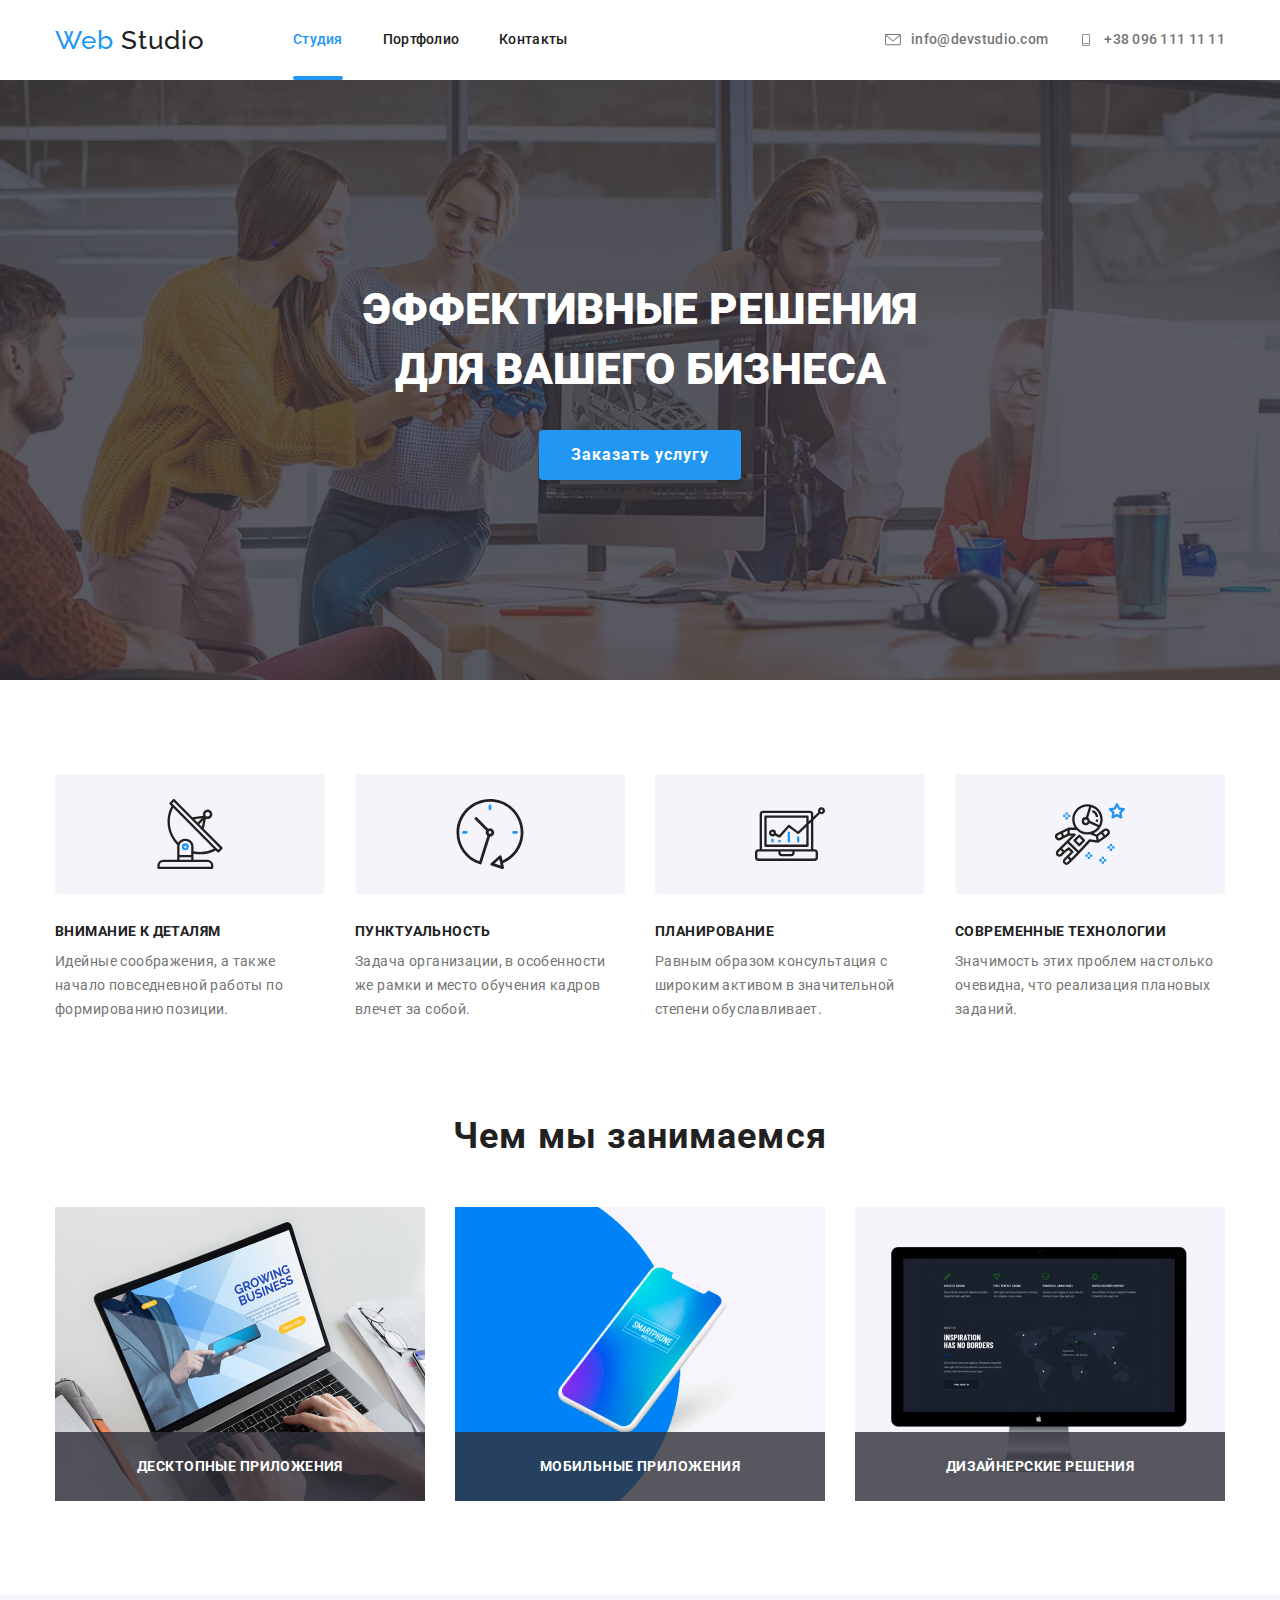
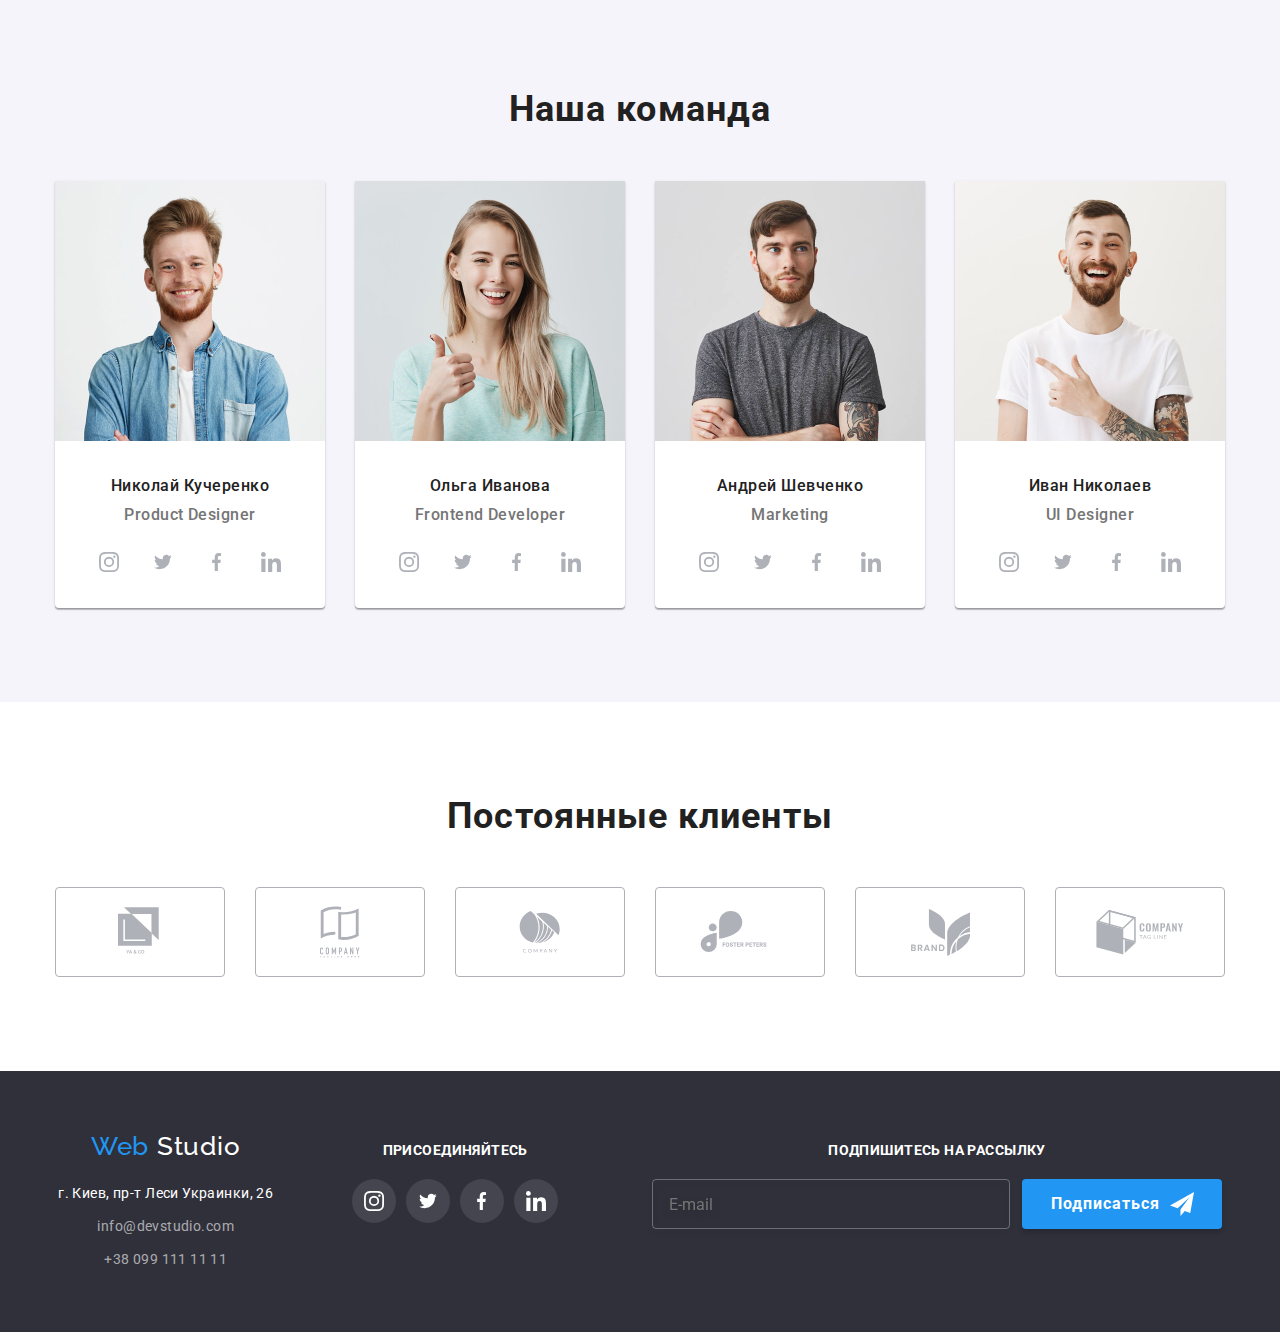
==== index.html @ 8c3998d2 "Добавляет мобильную и таблет версию верстки главной страницы" ====
<!DOCTYPE html>
<html lang="ru">
  <head>
    <meta charset="UTF-8" />
    <meta name="viewport" content="width=device-width, initial-scale=1.0" />
    <title>WebStudio</title>
    <link
      href="https://fonts.googleapis.com/css2?family=Raleway:wght@700&family=Roboto:wght@400;500;700;900&display=swap"
      rel="stylesheet"
    />
    <link rel="stylesheet" href="./css/normalize.css" />
    <link rel="stylesheet" href="./css/main.min.css" />
  </head>
  <body>
    <header class="header">
      <div class="container">
        <nav class="logo-nav">
          <a class="logo link" href="" lang="en"
            ><span class="logo-web-part">Web </span>Studio</a
          >
          <button
            class="menu-button"
            type="button"
            data-menu-button
            aria-expanded="false"
          >
            <svg
              width="40px"
              height="40px"
              aria-label="Переключатель мобильного меню"
            >
              <use class="icon-menu" href="./images/sprite.svg#icon-menu"></use>
              <use
                class="icon-cross"
                href="./images/sprite.svg#icon-close"
              ></use>
            </svg>
          </button>
        </nav>
        <div class="menu-container" data-menu>
          <nav class="navigation">
            <ul class="site-nav list">
              <li class="nav-item">
                <a class="link current" href="">Студия</a>
              </li>
              <li class="nav-item">
                <a class="link" href="./portfolio.html">Портфолио</a>
              </li>
              <li class="nav-item"><a class="link" href="">Контакты</a></li>
            </ul>
          </nav>
          <ul class="contacts-list list">
            <li class="contact-item">
              <a class="link" href="mailto:info@devstudio.com">
                <svg class="link-icon">
                  <use href="./images/sprite.svg#icon-email-sign"></use>
                </svg>
                <span>info@devstudio.com</span>
              </a>
            </li>
            <li class="contact-item">
              <a class="link" href="tel:+380961111111">
                <svg class="link-icon">
                  <use href="./images/sprite.svg#icon-phone-sign"></use>
                </svg>
                <span>+38 096 111 11 11</span></a
              >
            </li>
          </ul>
        </div>
      </div>
    </header>
    <main>
      <!--Hero -->
      <section class="hero">
        <h1 class="hero-title">Эффективные решения <br />для вашего бизнеса</h1>
        <button data-modal-open class="button" type="button">
          Заказать услугу
        </button>
      </section>

      <!--О нас-->
      <section class="about-us section">
        <div class="container">
          <h2 class="section-title">О нас</h2>
          <ul class="about-us list">
            <li class="about-us-item icon-details">
              <h3 class="headline">Внимание к деталям</h3>
              <p class="description">
                Идейные соображения, а также начало повседневной работы по
                формированию позиции.
              </p>
            </li>
            <li class="about-us-item icon-punctuality">
              <h3 class="headline">Пунктуальность</h3>
              <p class="description">
                Задача организации, в особенности же рамки и место обучения
                кадров влечет за собой.
              </p>
            </li>
            <li class="about-us-item icon-planning">
              <h3 class="headline">Планирование</h3>
              <p class="description">
                Равным образом консультация с широким активом в значительной
                степени обуславливает.
              </p>
            </li>
            <li class="about-us-item icon-up-to-date">
              <h3 class="headline">Современные технологии</h3>
              <p class="description">
                Значимость этих проблем настолько очевидна, что реализация
                плановых заданий.
              </p>
            </li>
          </ul>
        </div>
      </section>
      <!--Чем занимаемся-->
      <section class="activity section">
        <div class="container">
          <h2 class="section-title">Чем мы занимаемся</h2>
          <ul class="activity list">
            <li class="activity-item">
              <div class="activity-description">
                <img
                  class="image"
                  src="./images/activity/desktop-apps.jpg"
                  alt="Экран с десктопным приложением"
                  width="370"
                  height="294"
                />

                <p class="description">Десктопные приложения</p>
              </div>
            </li>
            <li class="activity-item">
              <div class="activity-description">
                <img
                  class="image"
                  src="./images/activity/mobile-apps.jpg"
                  alt="Приложение на мобильном телефоне"
                  width="370"
                  height="294"
                />

                <p class="description">Мобильные приложения</p>
              </div>
            </li>
            <li class="activity-item">
              <div class="activity-description">
                <img
                  class="image"
                  src="./images/activity/design.jpg"
                  alt="Изображение макеты страницв на экране"
                  width="370"
                  height="294"
                />

                <p class="description">Дизайнерские решения</p>
              </div>
            </li>
          </ul>
        </div>
      </section>
      <!--Команда-->
      <section class="team section">
        <div class="container">
          <h2 class="section-title">Наша команда</h2>
          <ul class="team list">
            <li class="team-member">
              <div class="info">
                <img
                  class="photo"
                  src="./images/team/nikolay-kyrchenko.jpg"
                  alt="фото Николая Курченко"
                  width="270"
                  height="260"
                />
                <h3 class="name">Николай Кучеренко</h3>
                <p class="position" lang="en">Product Designer</p>
                <ul class="social-nw list">
                  <li class="item">
                    <a
                      class="social-nw-link"
                      href=""
                      aria-label="Страница в Инстаграм"
                    >
                      <svg class="nw-icon" width="20" height="20">
                        <use
                          href="./images/sprite.svg#icon-instagram-icon"
                        ></use>
                      </svg>
                    </a>
                  </li>
                  <li class="item">
                    <a
                      class="social-nw-link"
                      href=""
                      aria-label="Страница в Твиттер"
                    >
                      <svg class="nw-icon" width="20" height="16">
                        <use href="./images/sprite.svg#icon-twitter-icon"></use>
                      </svg>
                    </a>
                  </li>
                  <li class="item">
                    <a
                      class="social-nw-link"
                      href=""
                      aria-label="Страница в Фейсбук"
                    >
                      <svg class="nw-icon" width="10" height="20">
                        <use
                          href="./images/sprite.svg#icon-facebook-icon"
                        ></use>
                      </svg>
                    </a>
                  </li>
                  <li class="item">
                    <a
                      class="social-nw-link"
                      href=""
                      aria-label="Страница в ЛинкедИн"
                    >
                      <svg class="nw-icon" width="20" height="20">
                        <use
                          href="./images/sprite.svg#icon-linkedin-icon"
                        ></use>
                      </svg>
                    </a>
                  </li>
                </ul>
              </div>
            </li>
            <li class="team-member">
              <div class="info">
                <img
                  class="photo"
                  src="./images/team/olha-ivanova.jpg"
                  alt="фото Ольги Ивановой"
                  width="270"
                  height="260"
                />
                <h3 class="name">Ольга Иванова</h3>
                <p class="position" lang="en">Frontend Developer</p>
                <ul class="social-nw list">
                  <li class="item">
                    <a
                      class="social-nw-link"
                      href=""
                      aria-label="Страница в Инстаграм"
                    >
                      <svg class="nw-icon" width="20" height="20">
                        <use
                          href="./images/sprite.svg#icon-instagram-icon"
                        ></use>
                      </svg>
                    </a>
                  </li>
                  <li class="item">
                    <a
                      class="social-nw-link"
                      href=""
                      aria-label="Страница в Твиттер"
                    >
                      <svg class="nw-icon" width="20" height="16">
                        <use href="./images/sprite.svg#icon-twitter-icon"></use>
                      </svg>
                    </a>
                  </li>
                  <li class="item">
                    <a
                      class="social-nw-link"
                      href=""
                      aria-label="Страница в Фейсбук"
                    >
                      <svg class="nw-icon" width="10" height="20">
                        <use
                          href="./images/sprite.svg#icon-facebook-icon"
                        ></use>
                      </svg>
                    </a>
                  </li>
                  <li class="item">
                    <a
                      class="social-nw-link"
                      href=""
                      aria-label="Страница в ЛинкедИн"
                    >
                      <svg class="nw-icon" width="20" height="20">
                        <use
                          href="./images/sprite.svg#icon-linkedin-icon"
                        ></use>
                      </svg>
                    </a>
                  </li>
                </ul>
              </div>
            </li>
            <li class="team-member">
              <div class="info">
                <img
                  class="photo"
                  src="./images/team/andrey-shevchenko.jpg"
                  alt="фото Андрея Шевченко"
                  width="270"
                  height="260"
                />
                <h3 class="name">Андрей Шевченко</h3>
                <p class="position" lang="en">Marketing</p>
                <ul class="social-nw list">
                  <li class="item">
                    <a
                      class="social-nw-link"
                      href=""
                      aria-label="Страница в Инстаграм"
                    >
                      <svg class="nw-icon" width="20" height="20">
                        <use
                          href="./images/sprite.svg#icon-instagram-icon"
                        ></use>
                      </svg>
                    </a>
                  </li>
                  <li class="item">
                    <a
                      class="social-nw-link"
                      href=""
                      aria-label="Страница в Твиттер"
                    >
                      <svg class="nw-icon" width="20" height="16">
                        <use href="./images/sprite.svg#icon-twitter-icon"></use>
                      </svg>
                    </a>
                  </li>
                  <li class="item">
                    <a
                      class="social-nw-link"
                      href=""
                      aria-label="Страница в Фейсбук"
                    >
                      <svg class="nw-icon" width="10" height="20">
                        <use
                          href="./images/sprite.svg#icon-facebook-icon"
                        ></use>
                      </svg>
                    </a>
                  </li>
                  <li class="item">
                    <a
                      class="social-nw-link"
                      href=""
                      aria-label="Страница в ЛинкедИн"
                    >
                      <svg class="nw-icon" width="20" height="20">
                        <use
                          href="./images/sprite.svg#icon-linkedin-icon"
                        ></use>
                      </svg>
                    </a>
                  </li>
                </ul>
              </div>
            </li>
            <li class="team-member">
              <div class="info">
                <img
                  class="photo"
                  src="./images/team/ivan-nickolaey.jpg"
                  alt="фото Ивана Николаева"
                  width="270"
                  height="260"
                />
                <h3 class="name">Иван Николаев</h3>
                <p class="position" lang="en">UI Designer</p>
                <ul class="social-nw list">
                  <li class="item">
                    <a
                      class="social-nw-link"
                      href=""
                      aria-label="Страница в Инстаграм"
                    >
                      <svg class="nw-icon" width="20" height="20">
                        <use
                          href="./images/sprite.svg#icon-instagram-icon"
                        ></use>
                      </svg>
                    </a>
                  </li>
                  <li class="item">
                    <a
                      class="social-nw-link"
                      href=""
                      aria-label="Страница в Твиттер"
                    >
                      <svg class="nw-icon" width="20" height="16">
                        <use href="./images/sprite.svg#icon-twitter-icon"></use>
                      </svg>
                    </a>
                  </li>
                  <li class="item">
                    <a
                      class="social-nw-link"
                      href=""
                      aria-label="Страница в Фейсбук"
                    >
                      <svg class="nw-icon" width="10" height="20">
                        <use
                          href="./images/sprite.svg#icon-facebook-icon"
                        ></use>
                      </svg>
                    </a>
                  </li>
                  <li class="item">
                    <a
                      class="social-nw-link"
                      href=""
                      aria-label="Страница в ЛинкедИн"
                    >
                      <svg class="nw-icon" width="20" height="20">
                        <use
                          href="./images/sprite.svg#icon-linkedin-icon"
                        ></use>
                      </svg>
                    </a>
                  </li>
                </ul>
              </div>
            </li>
          </ul>
        </div>
      </section>
      <!--Клиенты-->
      <section class="clients section">
        <div class="container">
          <h2 class="section-title">Постоянные клиенты</h2>
          <ul class="clients list">
            <li class="client-logo">
              <a class="link" href="">
                <svg class="company-icon" width="45" height="50">
                  <use href="./images/sprite.svg#icon-company-logo-1"></use>
                </svg>
              </a>
            </li>
            <li class="client-logo">
              <a class="link" href="">
                <svg class="company-icon" width="40" height="52">
                  <use href="./images/sprite.svg#icon-company-logo-2"></use>
                </svg>
              </a>
            </li>
            <li class="client-logo">
              <a class="link" href="">
                <svg class="company-icon" width="42" height="42">
                  <use href="./images/sprite.svg#icon-company-logo-3"></use>
                </svg>
              </a>
            </li>
            <li class="client-logo">
              <a class="link" href="">
                <svg class="company-icon" width="80" height="42">
                  <use href="./images/sprite.svg#icon-company-logo-4"></use>
                </svg>
              </a>
            </li>
            <li class="client-logo">
              <a class="link" href="">
                <svg class="company-icon" width="59" height="47">
                  <use href="./images/sprite.svg#icon-company-logo-5"></use>
                </svg>
              </a>
            </li>
            <li class="client-logo">
              <a class="link" href="">
                <svg class="company-icon" width="88" height="45">
                  <use href="./images/sprite.svg#icon-company-logo-6"></use>
                </svg>
              </a>
            </li>
          </ul>
        </div>
      </section>
    </main>
    <footer class="footer">
      <div class="container">
        <div class="main-info-container">
          <a class="logo link footer" href="" lang="en"
            ><span class="logo-web-part">Web </span>Studio</a
          >
          <ul class="footer-contacts-list list">
            <li class="item">
              <address>
                <a
                  class="location link"
                  href="https://goo.gl/maps/ciebktakedEawtVe7"
                  target="_blank"
                  >г. Киев, пр-т Леси Украинки, 26</a
                >
              </address>
            </li>
            <li class="item">
              <a class="footer-contacts link" href="mailto:info@example.com"
                >info@devstudio.com</a
              >
            </li>
            <li class="item">
              <a class="footer-contacts link" href="tel:+380991111111"
                >+38 099 111 11 11</a
              >
            </li>
          </ul>
        </div>
        <div class="join-us-container">
          <p class="join-us-text">Присоединяйтесь</p>
          <ul class="social-nw list">
            <li class="item">
              <a
                class="social-nw-link"
                href=""
                aria-label="Страница в Инстаграм"
              >
                <svg class="nw-icon" width="20" height="20">
                  <use href="./images/sprite.svg#icon-instagram-icon"></use>
                </svg>
              </a>
            </li>
            <li class="item">
              <a class="social-nw-link" href="" aria-label="Страница в Твиттер">
                <svg class="nw-icon" width="20" height="16">
                  <use href="./images/sprite.svg#icon-twitter-icon"></use>
                </svg>
              </a>
            </li>
            <li class="item">
              <a class="social-nw-link" href="" aria-label="Страница в Фейсбук">
                <svg class="nw-icon" width="10" height="20">
                  <use href="./images/sprite.svg#icon-facebook-icon"></use>
                </svg>
              </a>
            </li>
            <li class="item">
              <a
                class="social-nw-link"
                href=""
                aria-label="Страница в ЛинкедИн"
              >
                <svg class="nw-icon" width="20" height="20">
                  <use href="./images/sprite.svg#icon-linkedin-icon"></use>
                </svg>
              </a>
            </li>
          </ul>
        </div>
        <div class="subscribe-container">
          <p class="join-us-text">Подпишитесь на рассылку</p>
          <form action="#" class="subscribe form">
            <label class="form-field">
              <input
                class="subscribe-email"
                id="email"
                type="email"
                name="email"
                id=""
                placeholder="E-mail"
              />
            </label>
            <button class="button" type="submit">Подписаться</button>
          </form>
        </div>
      </div>
    </footer>
    <!-- <div data-modal class="backdrop is-hidden">
      <div class="modal">
        <h2 class="headline">Оставьте свои данные, мы вам перезвоним</h2>
        <button data-modal-close class="modal-close" type="button">
          <svg class="close-icon" width="11" height="11">
            <use href="./images/sprite.svg#icon-close-icon"></use>
          </svg>
        </button>
        <form action="#" class="modal-form">
          <label class="form-field">
            <input
              class="form-input"
              type="text"
              name="name"
              id=""
              minlength="2"
              required
              placeholder=" "
            />
            <span class="form-lable">Имя</span>
            <svg class="icon">
              <use href="./images/sprite.svg#icon-form-name-icon"></use>
            </svg>
          </label>
          <label class="form-field">
            <input
              class="form-input"
              type="tel"
              name="phone"
              id=""
              pattern="[0-9]{3}-[0-9]{3}-[0-9]{2}-[0-9]{2}"
              required
              placeholder=" "
            />
            <span class="form-lable">Телефон</span>
            <svg class="icon">
              <use href="./images/sprite.svg#icon-form-phone-icon"></use>
            </svg>
          </label>
          <label class="form-field">
            <input
              class="form-input"
              type="email"
              name="e-mail"
              id=""
              required
              placeholder=" "
            />
            <span class="form-lable">E-mail</span>
            <svg class="icon">
              <use href="./images/sprite.svg#icon-form-email-icon"></use>
            </svg>
          </label>
          <textarea
            wrap="on"
            name="user-comment"
            id=""
            class="form-comment"
            placeholder="Комментарий"
          ></textarea>
          <label class="checkbox-label">
            <input
              class="checkbox"
              type="checkbox"
              name="agree"
              id=""
              required
            />
            <span class="checkbox-icon"></span>
            <span class="agree-text"
              >Соглашаюсь с рассылкой и принимаю
              <a class="link" href="">Условия договора</a></span
            >
          </label>
          <button type="submit" class="button">
            Отправить
          </button>
        </form>
      </div>
    </div> -->
    <script src="./js/modal.js"></script>
    <script src="./js/menu.js"></script>
  </body>
</html>
---- css/main.min.css ----
.modal-close,.social-nw.list .social-nw-link,.client-logo .link{display:flex;justify-content:center;align-items:center}.site-nav .nav-item .link,.contact-item .link{font-weight:500;font-size:14px;line-height:1.14;letter-spacing:0.02em}.team .name,.team .position{font-weight:500;font-size:16px;line-height:1.19;letter-spacing:0.03em}html{box-sizing:border-box}*,*::before,*::after{box-sizing:inherit;margin:0;padding:0}body{color:#212121;background-color:#fff;font-family:Roboto}h1{margin-top:0;margin-bottom:0}.image{display:block}.list{list-style:none;padding-left:0;padding-right:0;margin-top:0;margin-bottom:0}.link{font-style:normal;text-decoration:none}.container{padding-right:15px;padding-left:15px;margin-right:auto;margin-left:auto}@media screen and (min-width: 480px){.container{width:480px}}@media screen and (min-width: 768px){.container{width:768px}}@media screen and (min-width: 1200px){.container{width:1200px}}.section{margin-bottom:60px}@media screen and (min-width: 1200px){.section{margin-bottom:94px}}.section-title{margin-bottom:30px;font-weight:700;font-size:28px;line-height:1.269;letter-spacing:.03em;color:#212121;text-align:center}@media screen and (min-width: 1200px){.section-title{margin-bottom:50px;font-weight:700;font-size:36px;line-height:1.16;letter-spacing:.03em}}.button{color:#fff;background-color:#2196f3;font-weight:700;font-size:16px;line-height:1.88;letter-spacing:.06em;text-align:center;box-shadow:0px 4px 4px rgba(0,0,0,0.15);border-radius:4px;border:transparent;padding-top:10px;padding-right:32px;padding-bottom:10px;padding-left:32px;cursor:pointer}.button:active,.button:enabled{outline:none}.backdrop{position:fixed;top:0;left:0;width:100%;height:100%;background:rgba(0,0,0,0.2)}.is-hidden{opacity:0;visibility:hidden;pointer-events:none}.modal{position:absolute;top:50%;left:50%;transform:translate(-50%, -50%);width:528px;height:581px;background-color:#ffffff;padding:40px}.modal .headline{font-weight:700;font-size:20px;line-height:1.15;letter-spacing:.03em;margin-bottom:30px}.close-icon{fill:#000000}.modal-close{position:absolute;top:8px;right:8px;width:30px;height:30px;border:1px solid rgba(0,0,0,0.1);border-radius:50%;background:transparent;cursor:pointer}.modal-close:active{outline:none}.modal-close:hover .close-icon,.modal-close:focus .close-icon{fill:#2196f3}.modal-form{display:flex;justify-content:center;flex-wrap:wrap}.modal-form .form-input{width:448px;height:40px;padding-left:42px;background:transparent;border:1px solid rgba(33,33,33,0.2);box-sizing:border-box;border-radius:4px;font-weight:400;font-size:14px;line-height:1.14;letter-spacing:.01em;transition:border-color 250ms cubic-bezier(0.4, 0, 0.2, 1)}.modal-form .form-input:focus{border-color:#2196f3;outline:none}.modal-form .form-input:not(:placeholder-shown) ~ .form-lable{transform:translate(-43px, -43px)}.form-comment{width:448px;height:120px;padding:12px 16px;resize:none;margin-bottom:20px;background:transparent;border:1px solid rgba(33,33,33,0.2);box-sizing:border-box;border-radius:4px;font-weight:400;font-size:14px;line-height:1.14;letter-spacing:.01em;transition:border-color 250ms cubic-bezier(0.4, 0, 0.2, 1)}.form-comment:focus{border-color:#2196f3;outline:none}.icon{fill:#212121;width:12px;height:12px;position:absolute;top:50%;left:19px;transform:translateY(-50%);transition:fill 250ms cubic-bezier(0.4, 0, 0.2, 1)}.form-field{position:relative;margin-bottom:28px}.form-field:focus-within>.icon{fill:#2196f3}.form-field:focus-within>.form-lable{transform:translate(-43px, -43px)}.form-field:focus-within>.form-lable{color:#2196f3}.form-lable{position:absolute;top:50%;left:42px;transform:translateY(-50%);transition:transform 250ms cubic-bezier(0.4, 0, 0.2, 1),folor 250ms cubic-bezier(0.4, 0, 0.2, 1)}.checkbox-label{display:flex;align-items:center;margin-bottom:30px;cursor:pointer}.checkbox-label .checkbox{-webkit-appearance:none;-moz-appearance:none;appearance:none;position:absolute}.agree-text{font-weight:400;font-size:14px;line-height:1.71;letter-spacing:.03em;color:#757575}.agree-text>a{text-decoration:underline;color:#2196f3}.checkbox-icon{display:inline-block;width:16px;height:15px;border:2px solid #212121;border-radius:4px;margin-right:7px}.checkbox-label .checkbox:checked+.checkbox-icon{background-color:#2196f3;background-image:url(../images/icon-check.svg);background-size:contain;background-origin:border-box;border-color:#2196f3}.social-nw.list{display:flex;justify-content:center;width:206px;margin-right:auto;margin-left:auto}.social-nw.list .item{align-items:center}.social-nw.list .item:not(:last-child){margin-right:10px}.social-nw.list .social-nw-link{width:44px;height:44px;border-radius:50%;transition:background-color 250ms cubic-bezier(0.4, 0, 0.2, 1)}.social-nw.list .social-nw-link:hover,.social-nw.list .social-nw-link:focus{background-color:#2196f3}.social-nw.list .social-nw-link .nw-icon{display:block;cursor:pointer;fill:#afb1b8;transition:fill 250ms cubic-bezier(0.4, 0, 0.2, 1)}.social-nw.list .social-nw-link:hover .nw-icon,.social-nw.list .social-nw-link:focus .nw-icon{fill:#ffffff}.logo{color:#212121;font-family:Raleway;font-weight:500;font-size:24px;line-height:1.1667;letter-spacing:.03em}.logo-web-part{color:#2196f3}@media screen and (min-width: 1200px){.logo{font-weight:500;font-size:26px;line-height:1.19;letter-spacing:.03em}}.header .container{position:relative}@media screen and (min-width: 768px){.header .container{display:flex;align-items:center;justify-content:space-between}}.logo-nav{display:flex;align-items:center;justify-content:space-between;min-height:60px}@media screen and (min-width: 768px){.logo-nav{margin-right:81px;min-width:141px}}@media screen and (min-width: 1200px){.logo-nav{margin-right:85px;min-width:153px}}.menu-button{display:inline-flex;padding:0;margin:0;border:0;background-color:transparent}.menu-button .icon-cross{display:none}.menu-button.is-open .icon-cross{display:block}.menu-button.is-open .icon-menu{display:none}@media screen and (min-width: 768px){.menu-button{display:none}}@media screen and (max-width: 767px){.menu-container{position:absolute;display:none;background-color:#ffffff;top:100%;left:0;width:100%;padding-top:60px;padding-bottom:60px;text-align:center;border-top:solid 1px #ececec}.menu-container.is-open{display:block}}@media screen and (min-width: 768px){.menu-container{display:flex;align-items:center;justify-content:space-between;width:100%}}@media screen and (min-width: 768px){.navigation{display:flex;align-items:center;padding-right:84px}}.site-nav .nav-item .link{display:inline-block;color:#212121}.site-nav .nav-item .link:hover,.site-nav .nav-item .link:focus{color:#2196f3}@media screen and (max-width: 767px){.site-nav .nav-item .link{padding-left:auto;padding-right:auto}}@media screen and (min-width: 768px){.site-nav .nav-item .link{display:block;padding-top:32px;padding-bottom:32px}}.site-nav .nav-item .link.current{color:#2196f3}@media screen and (min-width: 768px){.site-nav .nav-item .link.current{position:relative}}.site-nav .nav-item .link.current::after{content:"";display:inline-block;height:4px;width:100%;background-color:#2196f3;border-radius:2px;transform:scaleX(1);transition:transform 250ms cubic-bezier(0.4, 0, 0.2, 1)}@media screen and (min-width: 768px){.site-nav .nav-item .link.current::after{position:absolute;left:0;bottom:0}}.site-nav .nav-item .link.current:hover::after,.site-nav .nav-item .link.current:focus::after{transform:scaleX(0.5)}@media screen and (max-width: 767px){.site-nav .nav-item{padding-left:auto;padding-right:auto}.site-nav .nav-item:not(:last-child){margin-bottom:40px}}@media screen and (min-width: 768px){.site-nav .nav-item:not(:last-child){margin-right:40px}}@media screen and (max-width: 767px){.site-nav{margin-bottom:60px}}@media screen and (min-width: 768px){.site-nav{display:flex}}.contacts-list{margin-left:auto}@media screen and (min-width: 1200px){.contacts-list{display:flex;align-items:center}}.link-icon{width:16px;height:12px;display:inline-block;cursor:pointer;fill:#757575;margin-right:10px;transition:fill 250ms cubic-bezier(0.4, 0, 0.2, 1)}@media screen and (max-width: 1199px){.contact-item:not(:last-child){margin-bottom:16px}}@media screen and (min-width: 1200px){.contact-item:not(:last-child){margin-right:30px}}.contact-item .link{display:inline-flex;align-items:center;color:#757575;transition:color 250ms cubic-bezier(0.4, 0, 0.2, 1)}.contact-item .link:hover,.contact-item .link:focus{color:#2196f3}.contact-item .link:hover .link-icon,.contact-item .link:focus .link-icon{fill:#2196f3}@media screen and (min-width: 1200px){.contact-item{display:flex}}.hero{padding-top:118px;padding-bottom:118px;margin-bottom:60px;background-image:linear-gradient(to right, rgba(47,48,58,0.8), rgba(47,48,58,0.8)),url(../images/hero/bg.jpg);max-width:480px;height:400px;background-repeat:no-repeat;background-position:center;margin-right:auto;margin-left:auto;background-size:cover}@media screen and (min-width: 768px){.hero{max-width:768px;margin-bottom:94px}}@media screen and (min-width: 1200px){.hero{max-width:1600px;height:600px;padding-top:200px;padding-bottom:200px}}.hero .button{display:block;margin-left:auto;margin-right:auto;margin-top:0;margin-bottom:0}.hero-title{color:#fff;text-transform:uppercase;text-align:center;margin-bottom:30px;font-weight:900;font-size:26px;line-height:1.615;letter-spacing:.06}@media screen and (min-width: 1200px){.hero-title{font-weight:900;font-size:44px;line-height:1.3636;letter-spacing:.06}}.about-us.section .section-title{display:none}@media screen and (min-width: 768px){.about-us.list{display:flex;justify-content:center;flex-wrap:wrap}}@media screen and (max-width: 767px){.about-us-item{width:100%}.about-us-item:not(:last-child){margin-bottom:30px}}@media screen and (max-width: 1199px){.about-us-item{width:100%}.about-us-item:nth-child(2n+1){margin-right:30px}.about-us-item:nth-child(-n+2){margin-bottom:30px}}@media screen and (min-width: 768px){.about-us-item{width:calc((100% - 30px) / 2)}}@media screen and (min-width: 1200px){.about-us-item{width:calc((100% - 90px) / 4)}.about-us-item:not(:last-child){margin-right:30px}}.about-us-item::before{display:block;content:"";height:120px;background-color:#f5f4fa;border-radius:4px;margin-bottom:30px;background-size:70px 70px;background-position:center;background-repeat:no-repeat}.about-us-item .headline{font-weight:700;font-size:14px;line-height:.875;letter-spacing:.03em;text-transform:uppercase;margin-bottom:10px}@media screen and (max-width: 767px){.about-us-item .headline{text-align:center}}@media screen and (min-width: 1200px){.about-us-item .headline{font-weight:700;font-size:14px;line-height:1.14;letter-spacing:.03em}}.about-us-item.icon-details::before{background-image:url("../images/about-us/antenna.svg")}.about-us-item.icon-punctuality::before{background-image:url("../images/about-us/clock.svg")}.about-us-item.icon-planning::before{background-image:url("../images/about-us/diagram.svg")}.about-us-item.icon-up-to-date::before{background-image:url("../images/about-us/astronaut.svg")}.about-us-item .description{font-weight:400;font-size:14px;line-height:1.71;letter-spacing:.03em;color:#757575}@media screen and (max-width: 1199px){.activity{display:none}}.activity.list{display:flex;justify-content:center}.activity .activity .description{color:#ffffff;position:absolute;width:100%;bottom:0;left:0;font-weight:700;font-size:14px;line-height:1.14;letter-spacing:.03em;text-transform:uppercase;text-align:center;padding-top:27px;padding-bottom:27px;background-color:rgba(47,48,58,0.8)}.activity-item:not(:last-child){margin-right:30px}.activity-description{position:relative}.team.section{background-color:#f5f4fa;padding-top:60px;padding-bottom:60px}@media screen and (min-width: 1200px){.team.section{padding-top:94px;padding-bottom:94px}}@media screen and (min-width: 768px){.team.section .team.list{display:flex;justify-content:center;flex-wrap:wrap}}.team-member{box-shadow:0px 2px 1px rgba(0,0,0,0.2),0px 1px 1px rgba(0,0,0,0.14),0px 1px 3px rgba(0,0,0,0.12);border-radius:0px 0px 4px 4px;background:#ffffff}@media screen and (max-width: 767px){.team-member{margin-bottom:30px}}@media screen and (max-width: 1199px){.team-member:nth-child(2n+1){margin-right:30px}.team-member:nth-child(-n+2){margin-bottom:30px}}@media screen and (min-width: 1200px){.team-member:not(:last-child){margin-right:30px}}.team-member .photo{margin-bottom:30px}.team-member .info{padding-bottom:24px}.team .name{color:#212121;text-align:center;margin-bottom:10px}.team .position{color:#757575;text-align:center;margin-bottom:16px}.clients .list{display:flex;justify-content:center}@media screen and (max-width: 1199px){.clients .list{flex-wrap:wrap}}@media screen and (max-width: 767px){.client-logo:nth-child(2n+1){margin-right:30px}.client-logo:nth-child(-n+4){margin-bottom:30px}}@media screen and (min-width: 768px) and (max-width: 1199px){.client-logo:not(:nth-child(3n)){margin-right:30px}.client-logo:nth-child(-n+3){margin-bottom:30px}}@media screen and (min-width: 1200px){.client-logo:not(:last-child){margin-right:30px}}.client-logo .company-icon{fill:#afb1b8;transition:fill 250ms cubic-bezier(0.4, 0, 0.2, 1)}.client-logo .link{width:210px;height:90px;border-width:1px;border-color:#afb1b8;border-style:solid;border-radius:4px 4px 4px 4px;transition:border-color 250ms cubic-bezier(0.4, 0, 0.2, 1)}@media screen and (min-width: 1200px){.client-logo .link{width:170px}}.client-logo .link:hover .company-icon,.client-logo .link:focus .company-icon{fill:#2196f3}.client-logo .link:hover{border-color:#2196f3}footer{background-color:#2f303a}footer .container{text-align:center;padding-top:60px;padding-bottom:60px}@media screen and (min-width: 768px){footer .container{display:flex;align-items:baseline;justify-content:center;flex-wrap:wrap}}footer .social-nw.list .social-nw-link{background-color:rgba(255,255,255,0.1)}footer .social-nw.list .social-nw-link .nw-icon{fill:#ffffff}footer .logo{color:#fff}footer .logo.link{display:inline-block;margin-bottom:20px;margin-right:auto}.main-info-container{padding-right:10px}@media screen and (max-width: 767px){.main-info-container{margin-bottom:60px}}@media screen and (min-width: 768px) and (max-width: 1199px){.main-info-container{margin-right:165px;margin-bottom:60px}}@media screen and (min-width: 1200px){.main-info-container{margin-right:69px}}.footer-contacts-list{font-weight:400;font-size:14px;line-height:1.71;letter-spacing:.03em;text-decoration:none}.footer-contacts-list .item:not(:last-child){margin-bottom:9px}.location{color:#fff}.footer-contacts{color:rgba(255,255,255,0.6)}@media screen and (max-width: 767px){.join-us-container{margin-bottom:60px}}@media screen and (min-width: 1200px){.join-us-container{margin-right:94px}}.join-us-text{font-weight:700;font-size:14px;line-height:1.14;letter-spacing:.03em;text-transform:uppercase;color:#ffffff;margin-bottom:20px}.subscribe.form{display:block}@media screen and (min-width: 1200px){.subscribe.form{display:flex;align-items:flex-start}}.subscribe .form-field{display:block}@media screen and (min-width: 1200px){.subscribe .form-field{display:flex;flex-direction:column;margin-right:12px}}.subscribe .button{display:block;padding-top:10px;padding-bottom:10px;padding-left:29px;padding-right:28px;display:inline-flex;align-items:center}.subscribe .button::after{content:"";display:inline-block;margin-left:10px;width:24px;height:24px;background-image:url(../images/icon-send.svg)}.subscribe-email{width:358px;height:50px;border:1px solid rgba(255,255,255,0.3);filter:drop-shadow(0px 4px 4px rgba(0,0,0,0.15));border-radius:4px;padding:15px 16px;background-color:transparent;color:#fff}.subscribe-email:focus{outline:none}
/*# sourceMappingURL=main.min.css.map */
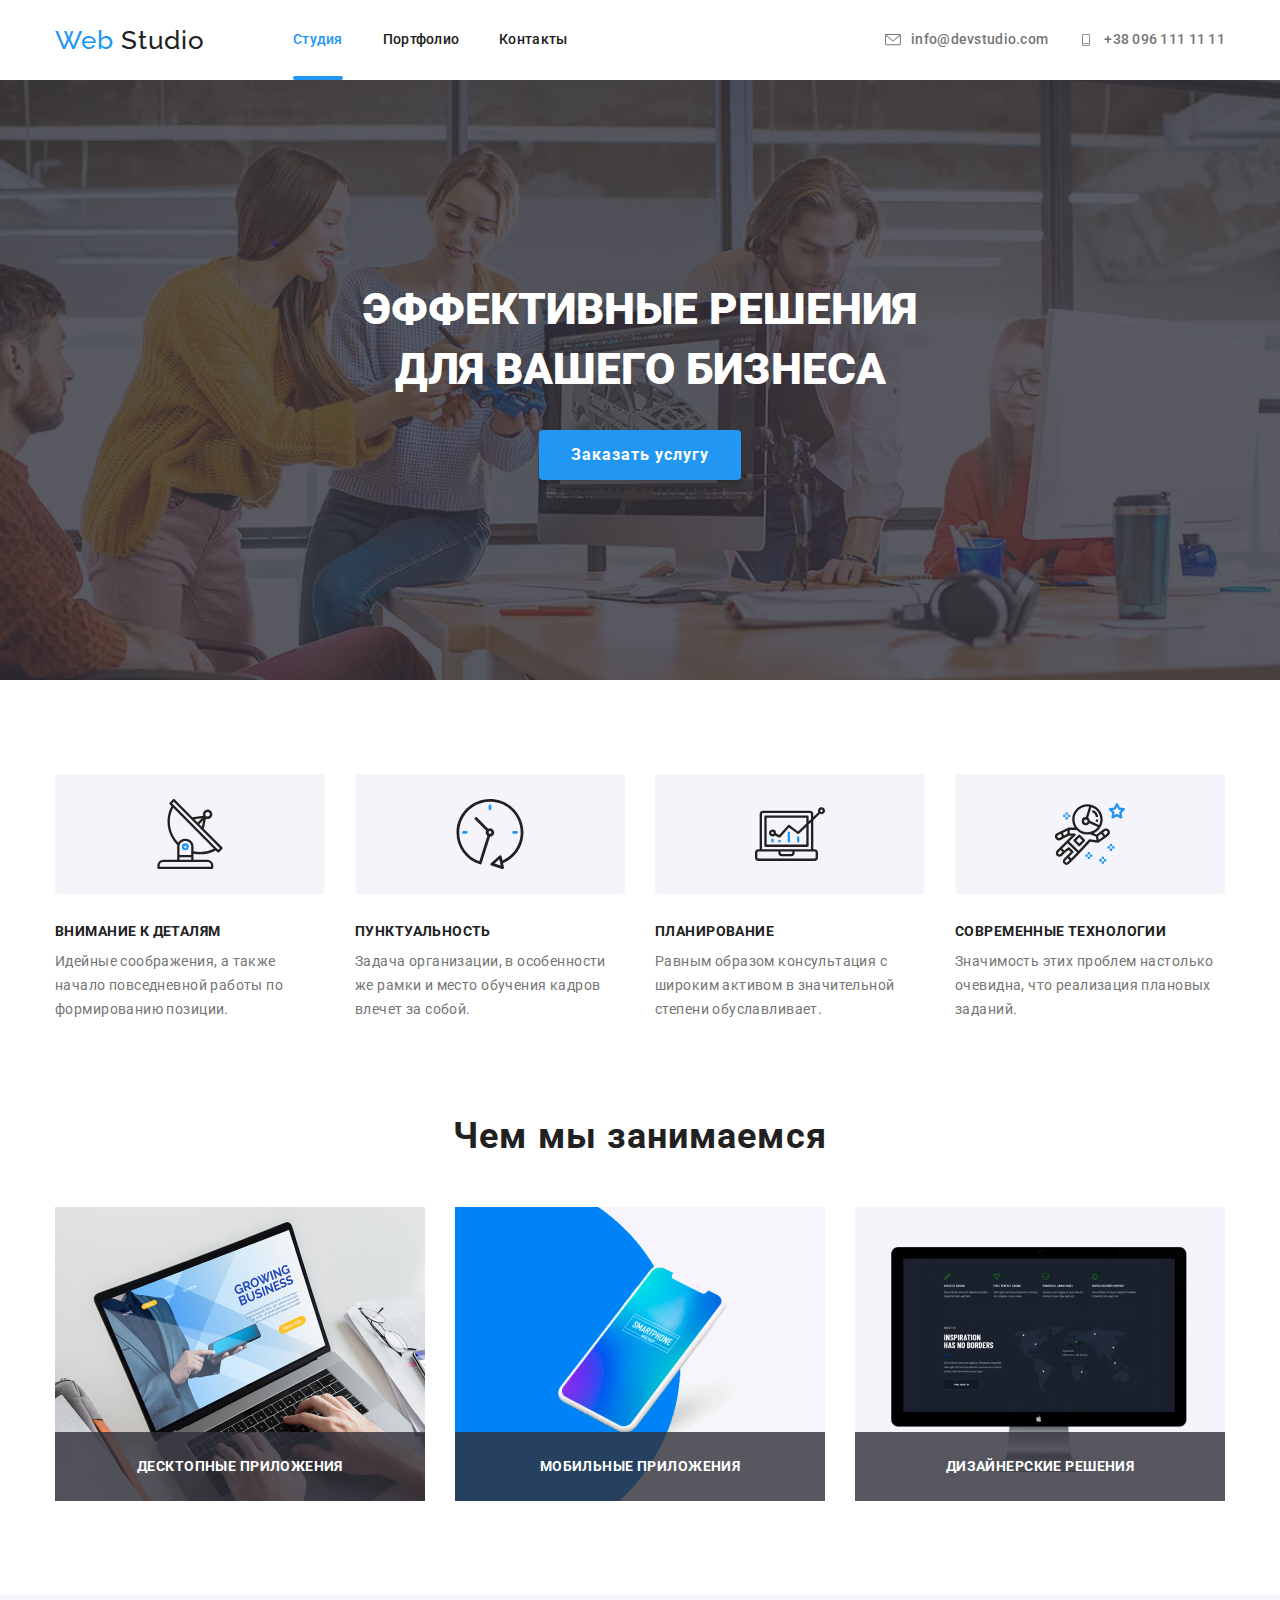
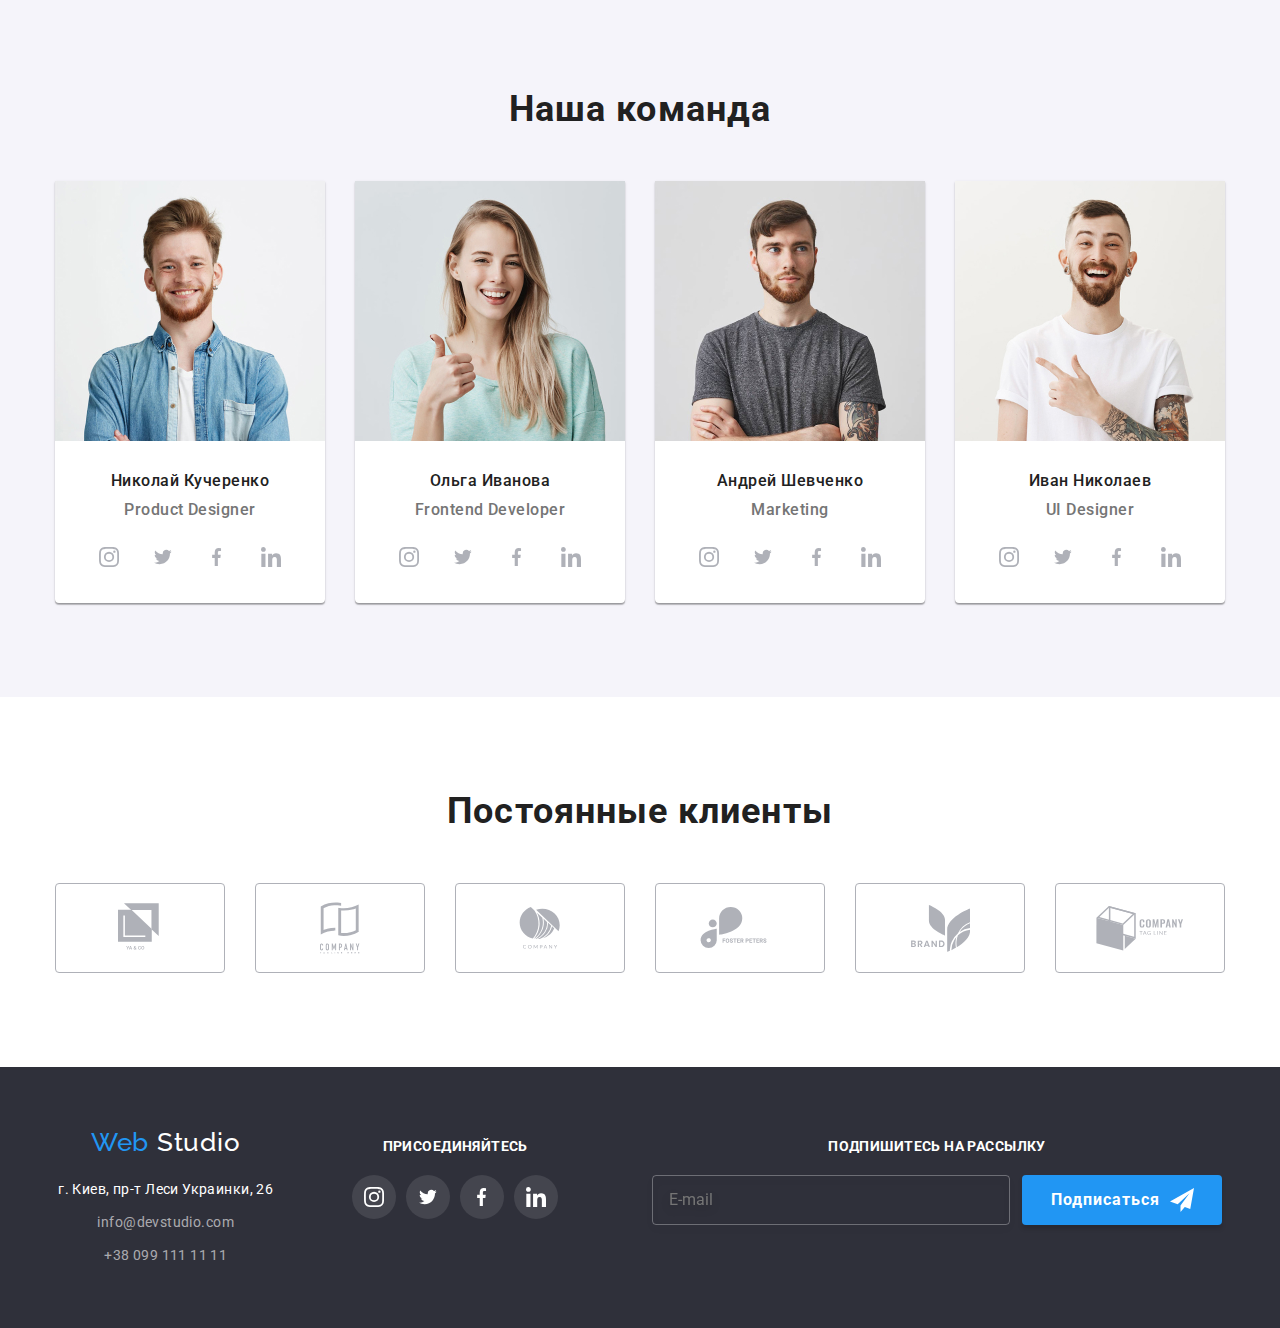
==== commit 850550d6: "Добавляет фоновый рисунок секции героев для мобильной. таблет версии + для ретина дисплеев" ====
--- a/index.html
+++ b/index.html
@@ -170,7 +170,7 @@
             <li class="team-member">
               <div class="info">
                 <img
-                  class="photo"
+                  class="image photo"
                   src="./images/team/nikolay-kyrchenko.jpg"
                   alt="фото Николая Курченко"
                   width="270"
@@ -235,7 +235,7 @@
             <li class="team-member">
               <div class="info">
                 <img
-                  class="photo"
+                  class="image photo"
                   src="./images/team/olha-ivanova.jpg"
                   alt="фото Ольги Ивановой"
                   width="270"
@@ -300,7 +300,7 @@
             <li class="team-member">
               <div class="info">
                 <img
-                  class="photo"
+                  class="image photo"
                   src="./images/team/andrey-shevchenko.jpg"
                   alt="фото Андрея Шевченко"
                   width="270"
@@ -365,7 +365,7 @@
             <li class="team-member">
               <div class="info">
                 <img
-                  class="photo"
+                  class="image photo"
                   src="./images/team/ivan-nickolaey.jpg"
                   alt="фото Ивана Николаева"
                   width="270"
@@ -569,7 +569,7 @@
         </div>
       </div>
     </footer>
-    <!-- <div data-modal class="backdrop is-hidden">
+    <div data-modal class="backdrop is-hidden">
       <div class="modal">
         <h2 class="headline">Оставьте свои данные, мы вам перезвоним</h2>
         <button data-modal-close class="modal-close" type="button">
@@ -648,7 +648,7 @@
           </button>
         </form>
       </div>
-    </div> -->
+    </div>
     <script src="./js/modal.js"></script>
     <script src="./js/menu.js"></script>
   </body>
--- a/css/main.min.css
+++ b/css/main.min.css
@@ -1,2 +1,2 @@
-.modal-close,.social-nw.list .social-nw-link,.client-logo .link{display:flex;justify-content:center;align-items:center}.site-nav .nav-item .link,.contact-item .link{font-weight:500;font-size:14px;line-height:1.14;letter-spacing:0.02em}.team .name,.team .position{font-weight:500;font-size:16px;line-height:1.19;letter-spacing:0.03em}html{box-sizing:border-box}*,*::before,*::after{box-sizing:inherit;margin:0;padding:0}body{color:#212121;background-color:#fff;font-family:Roboto}h1{margin-top:0;margin-bottom:0}.image{display:block}.list{list-style:none;padding-left:0;padding-right:0;margin-top:0;margin-bottom:0}.link{font-style:normal;text-decoration:none}.container{padding-right:15px;padding-left:15px;margin-right:auto;margin-left:auto}@media screen and (min-width: 480px){.container{width:480px}}@media screen and (min-width: 768px){.container{width:768px}}@media screen and (min-width: 1200px){.container{width:1200px}}.section{margin-bottom:60px}@media screen and (min-width: 1200px){.section{margin-bottom:94px}}.section-title{margin-bottom:30px;font-weight:700;font-size:28px;line-height:1.269;letter-spacing:.03em;color:#212121;text-align:center}@media screen and (min-width: 1200px){.section-title{margin-bottom:50px;font-weight:700;font-size:36px;line-height:1.16;letter-spacing:.03em}}.button{color:#fff;background-color:#2196f3;font-weight:700;font-size:16px;line-height:1.88;letter-spacing:.06em;text-align:center;box-shadow:0px 4px 4px rgba(0,0,0,0.15);border-radius:4px;border:transparent;padding-top:10px;padding-right:32px;padding-bottom:10px;padding-left:32px;cursor:pointer}.button:active,.button:enabled{outline:none}.backdrop{position:fixed;top:0;left:0;width:100%;height:100%;background:rgba(0,0,0,0.2)}.is-hidden{opacity:0;visibility:hidden;pointer-events:none}.modal{position:absolute;top:50%;left:50%;transform:translate(-50%, -50%);width:528px;height:581px;background-color:#ffffff;padding:40px}.modal .headline{font-weight:700;font-size:20px;line-height:1.15;letter-spacing:.03em;margin-bottom:30px}.close-icon{fill:#000000}.modal-close{position:absolute;top:8px;right:8px;width:30px;height:30px;border:1px solid rgba(0,0,0,0.1);border-radius:50%;background:transparent;cursor:pointer}.modal-close:active{outline:none}.modal-close:hover .close-icon,.modal-close:focus .close-icon{fill:#2196f3}.modal-form{display:flex;justify-content:center;flex-wrap:wrap}.modal-form .form-input{width:448px;height:40px;padding-left:42px;background:transparent;border:1px solid rgba(33,33,33,0.2);box-sizing:border-box;border-radius:4px;font-weight:400;font-size:14px;line-height:1.14;letter-spacing:.01em;transition:border-color 250ms cubic-bezier(0.4, 0, 0.2, 1)}.modal-form .form-input:focus{border-color:#2196f3;outline:none}.modal-form .form-input:not(:placeholder-shown) ~ .form-lable{transform:translate(-43px, -43px)}.form-comment{width:448px;height:120px;padding:12px 16px;resize:none;margin-bottom:20px;background:transparent;border:1px solid rgba(33,33,33,0.2);box-sizing:border-box;border-radius:4px;font-weight:400;font-size:14px;line-height:1.14;letter-spacing:.01em;transition:border-color 250ms cubic-bezier(0.4, 0, 0.2, 1)}.form-comment:focus{border-color:#2196f3;outline:none}.icon{fill:#212121;width:12px;height:12px;position:absolute;top:50%;left:19px;transform:translateY(-50%);transition:fill 250ms cubic-bezier(0.4, 0, 0.2, 1)}.form-field{position:relative;margin-bottom:28px}.form-field:focus-within>.icon{fill:#2196f3}.form-field:focus-within>.form-lable{transform:translate(-43px, -43px)}.form-field:focus-within>.form-lable{color:#2196f3}.form-lable{position:absolute;top:50%;left:42px;transform:translateY(-50%);transition:transform 250ms cubic-bezier(0.4, 0, 0.2, 1),folor 250ms cubic-bezier(0.4, 0, 0.2, 1)}.checkbox-label{display:flex;align-items:center;margin-bottom:30px;cursor:pointer}.checkbox-label .checkbox{-webkit-appearance:none;-moz-appearance:none;appearance:none;position:absolute}.agree-text{font-weight:400;font-size:14px;line-height:1.71;letter-spacing:.03em;color:#757575}.agree-text>a{text-decoration:underline;color:#2196f3}.checkbox-icon{display:inline-block;width:16px;height:15px;border:2px solid #212121;border-radius:4px;margin-right:7px}.checkbox-label .checkbox:checked+.checkbox-icon{background-color:#2196f3;background-image:url(../images/icon-check.svg);background-size:contain;background-origin:border-box;border-color:#2196f3}.social-nw.list{display:flex;justify-content:center;width:206px;margin-right:auto;margin-left:auto}.social-nw.list .item{align-items:center}.social-nw.list .item:not(:last-child){margin-right:10px}.social-nw.list .social-nw-link{width:44px;height:44px;border-radius:50%;transition:background-color 250ms cubic-bezier(0.4, 0, 0.2, 1)}.social-nw.list .social-nw-link:hover,.social-nw.list .social-nw-link:focus{background-color:#2196f3}.social-nw.list .social-nw-link .nw-icon{display:block;cursor:pointer;fill:#afb1b8;transition:fill 250ms cubic-bezier(0.4, 0, 0.2, 1)}.social-nw.list .social-nw-link:hover .nw-icon,.social-nw.list .social-nw-link:focus .nw-icon{fill:#ffffff}.logo{color:#212121;font-family:Raleway;font-weight:500;font-size:24px;line-height:1.1667;letter-spacing:.03em}.logo-web-part{color:#2196f3}@media screen and (min-width: 1200px){.logo{font-weight:500;font-size:26px;line-height:1.19;letter-spacing:.03em}}.header .container{position:relative}@media screen and (min-width: 768px){.header .container{display:flex;align-items:center;justify-content:space-between}}.logo-nav{display:flex;align-items:center;justify-content:space-between;min-height:60px}@media screen and (min-width: 768px){.logo-nav{margin-right:81px;min-width:141px}}@media screen and (min-width: 1200px){.logo-nav{margin-right:85px;min-width:153px}}.menu-button{display:inline-flex;padding:0;margin:0;border:0;background-color:transparent}.menu-button .icon-cross{display:none}.menu-button.is-open .icon-cross{display:block}.menu-button.is-open .icon-menu{display:none}@media screen and (min-width: 768px){.menu-button{display:none}}@media screen and (max-width: 767px){.menu-container{position:absolute;display:none;background-color:#ffffff;top:100%;left:0;width:100%;padding-top:60px;padding-bottom:60px;text-align:center;border-top:solid 1px #ececec}.menu-container.is-open{display:block}}@media screen and (min-width: 768px){.menu-container{display:flex;align-items:center;justify-content:space-between;width:100%}}@media screen and (min-width: 768px){.navigation{display:flex;align-items:center;padding-right:84px}}.site-nav .nav-item .link{display:inline-block;color:#212121}.site-nav .nav-item .link:hover,.site-nav .nav-item .link:focus{color:#2196f3}@media screen and (max-width: 767px){.site-nav .nav-item .link{padding-left:auto;padding-right:auto}}@media screen and (min-width: 768px){.site-nav .nav-item .link{display:block;padding-top:32px;padding-bottom:32px}}.site-nav .nav-item .link.current{color:#2196f3}@media screen and (min-width: 768px){.site-nav .nav-item .link.current{position:relative}}.site-nav .nav-item .link.current::after{content:"";display:inline-block;height:4px;width:100%;background-color:#2196f3;border-radius:2px;transform:scaleX(1);transition:transform 250ms cubic-bezier(0.4, 0, 0.2, 1)}@media screen and (min-width: 768px){.site-nav .nav-item .link.current::after{position:absolute;left:0;bottom:0}}.site-nav .nav-item .link.current:hover::after,.site-nav .nav-item .link.current:focus::after{transform:scaleX(0.5)}@media screen and (max-width: 767px){.site-nav .nav-item{padding-left:auto;padding-right:auto}.site-nav .nav-item:not(:last-child){margin-bottom:40px}}@media screen and (min-width: 768px){.site-nav .nav-item:not(:last-child){margin-right:40px}}@media screen and (max-width: 767px){.site-nav{margin-bottom:60px}}@media screen and (min-width: 768px){.site-nav{display:flex}}.contacts-list{margin-left:auto}@media screen and (min-width: 1200px){.contacts-list{display:flex;align-items:center}}.link-icon{width:16px;height:12px;display:inline-block;cursor:pointer;fill:#757575;margin-right:10px;transition:fill 250ms cubic-bezier(0.4, 0, 0.2, 1)}@media screen and (max-width: 1199px){.contact-item:not(:last-child){margin-bottom:16px}}@media screen and (min-width: 1200px){.contact-item:not(:last-child){margin-right:30px}}.contact-item .link{display:inline-flex;align-items:center;color:#757575;transition:color 250ms cubic-bezier(0.4, 0, 0.2, 1)}.contact-item .link:hover,.contact-item .link:focus{color:#2196f3}.contact-item .link:hover .link-icon,.contact-item .link:focus .link-icon{fill:#2196f3}@media screen and (min-width: 1200px){.contact-item{display:flex}}.hero{padding-top:118px;padding-bottom:118px;margin-bottom:60px;background-image:linear-gradient(to right, rgba(47,48,58,0.8), rgba(47,48,58,0.8)),url(../images/hero/bg.jpg);max-width:480px;height:400px;background-repeat:no-repeat;background-position:center;margin-right:auto;margin-left:auto;background-size:cover}@media screen and (min-width: 768px){.hero{max-width:768px;margin-bottom:94px}}@media screen and (min-width: 1200px){.hero{max-width:1600px;height:600px;padding-top:200px;padding-bottom:200px}}.hero .button{display:block;margin-left:auto;margin-right:auto;margin-top:0;margin-bottom:0}.hero-title{color:#fff;text-transform:uppercase;text-align:center;margin-bottom:30px;font-weight:900;font-size:26px;line-height:1.615;letter-spacing:.06}@media screen and (min-width: 1200px){.hero-title{font-weight:900;font-size:44px;line-height:1.3636;letter-spacing:.06}}.about-us.section .section-title{display:none}@media screen and (min-width: 768px){.about-us.list{display:flex;justify-content:center;flex-wrap:wrap}}@media screen and (max-width: 767px){.about-us-item{width:100%}.about-us-item:not(:last-child){margin-bottom:30px}}@media screen and (max-width: 1199px){.about-us-item{width:100%}.about-us-item:nth-child(2n+1){margin-right:30px}.about-us-item:nth-child(-n+2){margin-bottom:30px}}@media screen and (min-width: 768px){.about-us-item{width:calc((100% - 30px) / 2)}}@media screen and (min-width: 1200px){.about-us-item{width:calc((100% - 90px) / 4)}.about-us-item:not(:last-child){margin-right:30px}}.about-us-item::before{display:block;content:"";height:120px;background-color:#f5f4fa;border-radius:4px;margin-bottom:30px;background-size:70px 70px;background-position:center;background-repeat:no-repeat}.about-us-item .headline{font-weight:700;font-size:14px;line-height:.875;letter-spacing:.03em;text-transform:uppercase;margin-bottom:10px}@media screen and (max-width: 767px){.about-us-item .headline{text-align:center}}@media screen and (min-width: 1200px){.about-us-item .headline{font-weight:700;font-size:14px;line-height:1.14;letter-spacing:.03em}}.about-us-item.icon-details::before{background-image:url("../images/about-us/antenna.svg")}.about-us-item.icon-punctuality::before{background-image:url("../images/about-us/clock.svg")}.about-us-item.icon-planning::before{background-image:url("../images/about-us/diagram.svg")}.about-us-item.icon-up-to-date::before{background-image:url("../images/about-us/astronaut.svg")}.about-us-item .description{font-weight:400;font-size:14px;line-height:1.71;letter-spacing:.03em;color:#757575}@media screen and (max-width: 1199px){.activity{display:none}}.activity.list{display:flex;justify-content:center}.activity .activity .description{color:#ffffff;position:absolute;width:100%;bottom:0;left:0;font-weight:700;font-size:14px;line-height:1.14;letter-spacing:.03em;text-transform:uppercase;text-align:center;padding-top:27px;padding-bottom:27px;background-color:rgba(47,48,58,0.8)}.activity-item:not(:last-child){margin-right:30px}.activity-description{position:relative}.team.section{background-color:#f5f4fa;padding-top:60px;padding-bottom:60px}@media screen and (min-width: 1200px){.team.section{padding-top:94px;padding-bottom:94px}}@media screen and (min-width: 768px){.team.section .team.list{display:flex;justify-content:center;flex-wrap:wrap}}.team-member{box-shadow:0px 2px 1px rgba(0,0,0,0.2),0px 1px 1px rgba(0,0,0,0.14),0px 1px 3px rgba(0,0,0,0.12);border-radius:0px 0px 4px 4px;background:#ffffff}@media screen and (max-width: 767px){.team-member{margin-bottom:30px}}@media screen and (max-width: 1199px){.team-member:nth-child(2n+1){margin-right:30px}.team-member:nth-child(-n+2){margin-bottom:30px}}@media screen and (min-width: 1200px){.team-member:not(:last-child){margin-right:30px}}.team-member .photo{margin-bottom:30px}.team-member .info{padding-bottom:24px}.team .name{color:#212121;text-align:center;margin-bottom:10px}.team .position{color:#757575;text-align:center;margin-bottom:16px}.clients .list{display:flex;justify-content:center}@media screen and (max-width: 1199px){.clients .list{flex-wrap:wrap}}@media screen and (max-width: 767px){.client-logo:nth-child(2n+1){margin-right:30px}.client-logo:nth-child(-n+4){margin-bottom:30px}}@media screen and (min-width: 768px) and (max-width: 1199px){.client-logo:not(:nth-child(3n)){margin-right:30px}.client-logo:nth-child(-n+3){margin-bottom:30px}}@media screen and (min-width: 1200px){.client-logo:not(:last-child){margin-right:30px}}.client-logo .company-icon{fill:#afb1b8;transition:fill 250ms cubic-bezier(0.4, 0, 0.2, 1)}.client-logo .link{width:210px;height:90px;border-width:1px;border-color:#afb1b8;border-style:solid;border-radius:4px 4px 4px 4px;transition:border-color 250ms cubic-bezier(0.4, 0, 0.2, 1)}@media screen and (min-width: 1200px){.client-logo .link{width:170px}}.client-logo .link:hover .company-icon,.client-logo .link:focus .company-icon{fill:#2196f3}.client-logo .link:hover{border-color:#2196f3}footer{background-color:#2f303a}footer .container{text-align:center;padding-top:60px;padding-bottom:60px}@media screen and (min-width: 768px){footer .container{display:flex;align-items:baseline;justify-content:center;flex-wrap:wrap}}footer .social-nw.list .social-nw-link{background-color:rgba(255,255,255,0.1)}footer .social-nw.list .social-nw-link .nw-icon{fill:#ffffff}footer .logo{color:#fff}footer .logo.link{display:inline-block;margin-bottom:20px;margin-right:auto}.main-info-container{padding-right:10px}@media screen and (max-width: 767px){.main-info-container{margin-bottom:60px}}@media screen and (min-width: 768px) and (max-width: 1199px){.main-info-container{margin-right:165px;margin-bottom:60px}}@media screen and (min-width: 1200px){.main-info-container{margin-right:69px}}.footer-contacts-list{font-weight:400;font-size:14px;line-height:1.71;letter-spacing:.03em;text-decoration:none}.footer-contacts-list .item:not(:last-child){margin-bottom:9px}.location{color:#fff}.footer-contacts{color:rgba(255,255,255,0.6)}@media screen and (max-width: 767px){.join-us-container{margin-bottom:60px}}@media screen and (min-width: 1200px){.join-us-container{margin-right:94px}}.join-us-text{font-weight:700;font-size:14px;line-height:1.14;letter-spacing:.03em;text-transform:uppercase;color:#ffffff;margin-bottom:20px}.subscribe.form{display:block}@media screen and (min-width: 1200px){.subscribe.form{display:flex;align-items:flex-start}}.subscribe .form-field{display:block}@media screen and (min-width: 1200px){.subscribe .form-field{display:flex;flex-direction:column;margin-right:12px}}.subscribe .button{display:block;padding-top:10px;padding-bottom:10px;padding-left:29px;padding-right:28px;display:inline-flex;align-items:center}.subscribe .button::after{content:"";display:inline-block;margin-left:10px;width:24px;height:24px;background-image:url(../images/icon-send.svg)}.subscribe-email{width:358px;height:50px;border:1px solid rgba(255,255,255,0.3);filter:drop-shadow(0px 4px 4px rgba(0,0,0,0.15));border-radius:4px;padding:15px 16px;background-color:transparent;color:#fff}.subscribe-email:focus{outline:none}
+.modal-close,.social-nw.list .social-nw-link,.client-logo .link{display:flex;justify-content:center;align-items:center}.site-nav .nav-item .link,.contact-item .link{font-weight:500;font-size:14px;line-height:1.14;letter-spacing:0.02em}.team .name,.team .position{font-weight:500;font-size:16px;line-height:1.19;letter-spacing:0.03em}html{box-sizing:border-box}*,*::before,*::after{box-sizing:inherit;margin:0;padding:0}body{color:#212121;background-color:#fff;font-family:Roboto}h1{margin-top:0;margin-bottom:0}.image{display:block}.list{list-style:none;padding-left:0;padding-right:0;margin-top:0;margin-bottom:0}.link{font-style:normal;text-decoration:none}.container{padding-right:15px;padding-left:15px;margin-right:auto;margin-left:auto}@media screen and (min-width: 480px){.container{width:480px}}@media screen and (min-width: 768px){.container{width:768px}}@media screen and (min-width: 1200px){.container{width:1200px}}.section{margin-bottom:60px}@media screen and (min-width: 1200px){.section{margin-bottom:94px}}.section-title{margin-bottom:30px;font-weight:700;font-size:28px;line-height:1.269;letter-spacing:.03em;color:#212121;text-align:center}@media screen and (min-width: 1200px){.section-title{margin-bottom:50px;font-weight:700;font-size:36px;line-height:1.16;letter-spacing:.03em}}.button{color:#fff;background-color:#2196f3;font-weight:700;font-size:16px;line-height:1.88;letter-spacing:.06em;text-align:center;box-shadow:0px 4px 4px rgba(0,0,0,0.15);border-radius:4px;border:transparent;padding-top:10px;padding-right:32px;padding-bottom:10px;padding-left:32px;cursor:pointer}.button:active,.button:enabled{outline:none}.backdrop{position:fixed;top:0;left:0;width:100%;height:100%;background:rgba(0,0,0,0.2)}.is-hidden{opacity:0;visibility:hidden;pointer-events:none}.modal{position:absolute;top:50%;left:50%;transform:translate(-50%, -50%);width:450px;height:609px;background-color:#ffffff;padding:40px}@media screen and (min-width: 1200px){.modal{width:528px;height:581px}}.modal .headline{font-weight:700;font-size:20px;line-height:1.5;letter-spacing:.03em;margin-bottom:30px;text-align:center}@media screen and (min-width: 1200px){.modal .headline{font-weight:700;font-size:20px;line-height:1.15;letter-spacing:.03em}}.close-icon{fill:#000000}.modal-close{position:absolute;top:8px;right:8px;width:30px;height:30px;border:1px solid rgba(0,0,0,0.1);border-radius:50%;background:transparent;cursor:pointer}.modal-close:active{outline:none}.modal-close:hover .close-icon,.modal-close:focus .close-icon{fill:#2196f3}.modal-form{display:flex;justify-content:center;flex-wrap:wrap}.modal-form .form-input{width:370px;height:40px;padding-left:42px;background:transparent;border:1px solid rgba(33,33,33,0.2);box-sizing:border-box;border-radius:4px;font-weight:400;font-size:14px;line-height:1.14;letter-spacing:.01em;transition:border-color 250ms cubic-bezier(0.4, 0, 0.2, 1)}@media screen and (min-width: 1200px){.modal-form .form-input{width:448px}}.modal-form .form-input:focus{border-color:#2196f3;outline:none}.modal-form .form-input:not(:placeholder-shown) ~ .form-lable{transform:translate(-43px, -43px)}.modal-form .button{padding-left:55px;padding-right:55px}.form-comment{width:448px;height:120px;padding:12px 16px;resize:none;margin-bottom:20px;background:transparent;border:1px solid rgba(33,33,33,0.2);box-sizing:border-box;border-radius:4px;font-weight:400;font-size:14px;line-height:1.14;letter-spacing:.01em;transition:border-color 250ms cubic-bezier(0.4, 0, 0.2, 1)}.form-comment:focus{border-color:#2196f3;outline:none}.icon{fill:#212121;width:12px;height:12px;position:absolute;top:50%;left:19px;transform:translateY(-50%);transition:fill 250ms cubic-bezier(0.4, 0, 0.2, 1)}.form-field{position:relative;margin-bottom:28px}.form-field:focus-within>.icon{fill:#2196f3}.form-field:focus-within>.form-lable{transform:translate(-43px, -43px)}.form-field:focus-within>.form-lable{color:#2196f3}.form-lable{position:absolute;top:50%;left:42px;transform:translateY(-50%);transition:transform 250ms cubic-bezier(0.4, 0, 0.2, 1),folor 250ms cubic-bezier(0.4, 0, 0.2, 1)}.checkbox-label{display:flex;align-items:center;margin-bottom:30px;cursor:pointer}.checkbox-label .checkbox{-webkit-appearance:none;-moz-appearance:none;appearance:none;position:absolute}.agree-text{font-weight:400;font-size:12px;line-height:1.667;letter-spacing:.03em;color:#757575}@media screen and (min-width: 1200px){.agree-text{font-weight:400;font-size:14px;line-height:1.71;letter-spacing:.03em}}.agree-text>a{text-decoration:underline;color:#2196f3}.checkbox-icon{display:inline-block;width:16px;height:15px;border:2px solid #212121;border-radius:4px;margin-right:7px}.checkbox-label .checkbox:checked+.checkbox-icon{background-color:#2196f3;background-image:url(../images/icon-check.svg);background-size:contain;background-origin:border-box;border-color:#2196f3}.social-nw.list{display:flex;justify-content:center;width:206px;margin-right:auto;margin-left:auto}.social-nw.list .item{align-items:center}.social-nw.list .item:not(:last-child){margin-right:10px}.social-nw.list .social-nw-link{width:44px;height:44px;border-radius:50%;transition:background-color 250ms cubic-bezier(0.4, 0, 0.2, 1)}.social-nw.list .social-nw-link:hover,.social-nw.list .social-nw-link:focus{background-color:#2196f3}.social-nw.list .social-nw-link .nw-icon{display:block;cursor:pointer;fill:#afb1b8;transition:fill 250ms cubic-bezier(0.4, 0, 0.2, 1)}.social-nw.list .social-nw-link:hover .nw-icon,.social-nw.list .social-nw-link:focus .nw-icon{fill:#ffffff}.logo{color:#212121;font-family:Raleway;font-weight:500;font-size:24px;line-height:1.1667;letter-spacing:.03em}.logo-web-part{color:#2196f3}@media screen and (min-width: 1200px){.logo{font-weight:500;font-size:26px;line-height:1.19;letter-spacing:.03em}}.header .container{position:relative}@media screen and (min-width: 768px){.header .container{display:flex;align-items:center;justify-content:space-between}}.logo-nav{display:flex;align-items:center;justify-content:space-between;min-height:60px}@media screen and (min-width: 768px){.logo-nav{margin-right:81px;min-width:141px}}@media screen and (min-width: 1200px){.logo-nav{margin-right:85px;min-width:153px}}.menu-button{display:inline-flex;padding:0;margin:0;border:0;background-color:transparent}.menu-button .icon-cross{display:none}.menu-button.is-open .icon-cross{display:block}.menu-button.is-open .icon-menu{display:none}@media screen and (min-width: 768px){.menu-button{display:none}}.menu-container{z-index:100}@media screen and (max-width: 767px){.menu-container{position:absolute;display:none;background-color:#ffffff;top:100%;left:0;width:100%;padding-top:60px;padding-bottom:60px;text-align:center;border-top:solid 1px #ececec}.menu-container.is-open{display:block}}@media screen and (min-width: 768px){.menu-container{display:flex;align-items:center;justify-content:space-between;width:100%}}@media screen and (min-width: 768px){.navigation{display:flex;align-items:center;padding-right:84px}}.site-nav .nav-item .link{display:inline-block;color:#212121}.site-nav .nav-item .link:hover,.site-nav .nav-item .link:focus{color:#2196f3}@media screen and (max-width: 767px){.site-nav .nav-item .link{padding-left:auto;padding-right:auto}}@media screen and (min-width: 768px){.site-nav .nav-item .link{display:block;padding-top:32px;padding-bottom:32px}}.site-nav .nav-item .link.current{color:#2196f3}@media screen and (min-width: 768px){.site-nav .nav-item .link.current{position:relative}}.site-nav .nav-item .link.current::after{content:"";display:inline-block;height:4px;width:100%;background-color:#2196f3;border-radius:2px;transform:scaleX(1);transition:transform 250ms cubic-bezier(0.4, 0, 0.2, 1)}@media screen and (min-width: 768px){.site-nav .nav-item .link.current::after{position:absolute;left:0;bottom:0}}.site-nav .nav-item .link.current:hover::after,.site-nav .nav-item .link.current:focus::after{transform:scaleX(0.5)}@media screen and (max-width: 767px){.site-nav .nav-item{padding-left:auto;padding-right:auto}.site-nav .nav-item:not(:last-child){margin-bottom:40px}}@media screen and (min-width: 768px){.site-nav .nav-item:not(:last-child){margin-right:40px}}@media screen and (max-width: 767px){.site-nav{margin-bottom:60px}}@media screen and (min-width: 768px){.site-nav{display:flex}}.contacts-list{margin-left:auto}@media screen and (min-width: 1200px){.contacts-list{display:flex;align-items:center}}.link-icon{width:16px;height:12px;display:inline-block;cursor:pointer;fill:#757575;margin-right:10px;transition:fill 250ms cubic-bezier(0.4, 0, 0.2, 1)}@media screen and (max-width: 1199px){.contact-item:not(:last-child){margin-bottom:16px}}@media screen and (min-width: 1200px){.contact-item:not(:last-child){margin-right:30px}}.contact-item .link{display:inline-flex;align-items:center;color:#757575;transition:color 250ms cubic-bezier(0.4, 0, 0.2, 1)}.contact-item .link:hover,.contact-item .link:focus{color:#2196f3}.contact-item .link:hover .link-icon,.contact-item .link:focus .link-icon{fill:#2196f3}@media screen and (min-width: 1200px){.contact-item{display:flex}}.hero{max-width:480px;height:400px;padding-top:118px;padding-bottom:118px;margin-bottom:60px;background-image:linear-gradient(to right, rgba(47,48,58,0.8), rgba(47,48,58,0.8)),url(../images/hero/bg-mobile.jpg);background-repeat:no-repeat;background-position:center;margin-right:auto;margin-left:auto;background-size:cover}@media screen and (min-device-pixel-ratio: 2), screen and (min-resolution: 192dpi), screen and (min-resolution: 2dppx){.hero{background-image:linear-gradient(to right, rgba(47,48,58,0.8), rgba(47,48,58,0.8)),url(../images/hero/bg-mobile@2x.jpg)}}@media screen and (min-width: 768px){.hero{max-width:768px;margin-bottom:94px;background-image:linear-gradient(to right, rgba(47,48,58,0.8), rgba(47,48,58,0.8)),url(../images/hero/bg-tablet.jpg)}}@media screen and (min-width: 768px) and (min-device-pixel-ratio: 2), screen and (min-width: 768px) and (min-resolution: 192dpi), screen and (min-width: 768px) and (min-resolution: 2dppx){.hero{background-image:linear-gradient(to right, rgba(47,48,58,0.8), rgba(47,48,58,0.8)),url(../images/hero/bg-tablet@2x.jpg)}}@media screen and (min-width: 1200px){.hero{max-width:1600px;height:600px;padding-top:200px;padding-bottom:200px;background-image:linear-gradient(to right, rgba(47,48,58,0.8), rgba(47,48,58,0.8)),url(../images/hero/bg-desktop.jpg)}}@media screen and (min-width: 1200px) and (min-device-pixel-ratio: 2), screen and (min-width: 1200px) and (min-resolution: 192dpi), screen and (min-width: 1200px) and (min-resolution: 2dppx){.hero{background-image:linear-gradient(to right, rgba(47,48,58,0.8), rgba(47,48,58,0.8)),url(../images/hero/bg-desktop@2x.jpg)}}.hero .button{display:block;margin-left:auto;margin-right:auto;margin-top:0;margin-bottom:0}.hero-title{color:#fff;text-transform:uppercase;text-align:center;margin-bottom:30px;font-weight:900;font-size:26px;line-height:1.615;letter-spacing:.06}@media screen and (min-width: 1200px){.hero-title{font-weight:900;font-size:44px;line-height:1.3636;letter-spacing:.06}}.about-us.section .section-title{display:none}@media screen and (min-width: 768px){.about-us.list{display:flex;justify-content:center;flex-wrap:wrap}}@media screen and (max-width: 767px){.about-us-item{width:100%}.about-us-item:not(:last-child){margin-bottom:30px}}@media screen and (max-width: 1199px){.about-us-item{width:100%}.about-us-item:nth-child(2n+1){margin-right:30px}.about-us-item:nth-child(-n+2){margin-bottom:30px}}@media screen and (min-width: 768px){.about-us-item{width:calc((100% - 30px) / 2)}}@media screen and (min-width: 1200px){.about-us-item{width:calc((100% - 90px) / 4)}.about-us-item:not(:last-child){margin-right:30px}}.about-us-item::before{display:block;content:"";height:120px;background-color:#f5f4fa;border-radius:4px;margin-bottom:30px;background-size:70px 70px;background-position:center;background-repeat:no-repeat}.about-us-item .headline{font-weight:700;font-size:14px;line-height:.875;letter-spacing:.03em;text-transform:uppercase;margin-bottom:10px}@media screen and (max-width: 767px){.about-us-item .headline{text-align:center}}@media screen and (min-width: 1200px){.about-us-item .headline{font-weight:700;font-size:14px;line-height:1.14;letter-spacing:.03em}}.about-us-item.icon-details::before{background-image:url("../images/about-us/antenna.svg")}.about-us-item.icon-punctuality::before{background-image:url("../images/about-us/clock.svg")}.about-us-item.icon-planning::before{background-image:url("../images/about-us/diagram.svg")}.about-us-item.icon-up-to-date::before{background-image:url("../images/about-us/astronaut.svg")}.about-us-item .description{font-weight:400;font-size:14px;line-height:1.71;letter-spacing:.03em;color:#757575}@media screen and (max-width: 1199px){.activity{display:none}}.activity.list{display:flex;justify-content:center}.activity .activity .description{color:#ffffff;position:absolute;width:100%;bottom:0;left:0;font-weight:700;font-size:14px;line-height:1.14;letter-spacing:.03em;text-transform:uppercase;text-align:center;padding-top:27px;padding-bottom:27px;background-color:rgba(47,48,58,0.8)}.activity-item:not(:last-child){margin-right:30px}.activity-description{position:relative}.team.section{background-color:#f5f4fa;padding-top:60px;padding-bottom:60px}@media screen and (min-width: 1200px){.team.section{padding-top:94px;padding-bottom:94px}}@media screen and (min-width: 768px){.team.section .team.list{display:flex;justify-content:center;flex-wrap:wrap}}.team-member{box-shadow:0px 2px 1px rgba(0,0,0,0.2),0px 1px 1px rgba(0,0,0,0.14),0px 1px 3px rgba(0,0,0,0.12);border-radius:0px 0px 4px 4px;background:#ffffff}@media screen and (max-width: 767px){.team-member{margin-bottom:30px}}@media screen and (min-width: 768px) and (max-width: 1199px){.team-member:nth-child(2n+1){margin-right:30px}.team-member:nth-child(-n+2){margin-bottom:30px}}@media screen and (min-width: 1200px){.team-member:not(:last-child){margin-right:30px}}.team-member .photo{margin-bottom:30px}.team-member .info{padding-bottom:24px}.team .name{color:#212121;text-align:center;margin-bottom:10px}.team .position{color:#757575;text-align:center;margin-bottom:16px}.clients .list{display:flex;justify-content:center}@media screen and (max-width: 1199px){.clients .list{flex-wrap:wrap}}@media screen and (max-width: 767px){.client-logo{width:calc((100% - 30px) / 2)}.client-logo:nth-child(2n+1){margin-right:30px}.client-logo:nth-child(-n+4){margin-bottom:30px}}@media screen and (min-width: 768px) and (max-width: 1199px){.client-logo{width:calc((100% - 60px) / 3)}.client-logo:not(:nth-child(3n)){margin-right:30px}.client-logo:nth-child(-n+3){margin-bottom:30px}}@media screen and (min-width: 1200px){.client-logo{width:170px}.client-logo:not(:last-child){margin-right:30px}}.client-logo .company-icon{fill:#afb1b8;transition:fill 250ms cubic-bezier(0.4, 0, 0.2, 1)}.client-logo .link{height:90px;border-width:1px;border-color:#afb1b8;border-style:solid;border-radius:4px 4px 4px 4px;transition:border-color 250ms cubic-bezier(0.4, 0, 0.2, 1)}.client-logo .link:hover .company-icon,.client-logo .link:focus .company-icon{fill:#2196f3}.client-logo .link:hover{border-color:#2196f3}footer{background-color:#2f303a}footer .container{text-align:center;padding-top:60px;padding-bottom:60px}@media screen and (min-width: 768px){footer .container{display:flex;align-items:baseline;justify-content:center;flex-wrap:wrap}}footer .social-nw.list .social-nw-link{background-color:rgba(255,255,255,0.1)}footer .social-nw.list .social-nw-link .nw-icon{fill:#ffffff}footer .logo{color:#fff}footer .logo.link{display:inline-block;margin-bottom:20px;margin-right:auto}.main-info-container{padding-right:10px}@media screen and (max-width: 767px){.main-info-container{margin-bottom:60px}}@media screen and (min-width: 768px) and (max-width: 1199px){.main-info-container{margin-right:165px;margin-bottom:60px}}@media screen and (min-width: 1200px){.main-info-container{margin-right:69px}}.footer-contacts-list{font-weight:400;font-size:14px;line-height:1.71;letter-spacing:.03em;text-decoration:none}.footer-contacts-list .item:not(:last-child){margin-bottom:9px}.location{color:#fff}.footer-contacts{color:rgba(255,255,255,0.6)}@media screen and (max-width: 767px){.join-us-container{margin-bottom:60px}}@media screen and (min-width: 1200px){.join-us-container{margin-right:94px}}.join-us-text{font-weight:700;font-size:14px;line-height:1.14;letter-spacing:.03em;text-transform:uppercase;color:#ffffff;margin-bottom:20px}.subscribe.form{display:block}@media screen and (min-width: 1200px){.subscribe.form{display:flex;align-items:flex-start}}.subscribe .form-field{display:block}@media screen and (min-width: 1200px){.subscribe .form-field{display:flex;flex-direction:column;margin-right:12px}}.subscribe .button{display:block;padding-top:10px;padding-bottom:10px;padding-left:29px;padding-right:28px;display:inline-flex;align-items:center}.subscribe .button::after{content:"";display:inline-block;margin-left:10px;width:24px;height:24px;background-image:url(../images/icon-send.svg)}.subscribe-email{width:358px;height:50px;border:1px solid rgba(255,255,255,0.3);filter:drop-shadow(0px 4px 4px rgba(0,0,0,0.15));border-radius:4px;padding:15px 16px;background-color:transparent;color:#fff}.subscribe-email:focus{outline:none}
 /*# sourceMappingURL=main.min.css.map */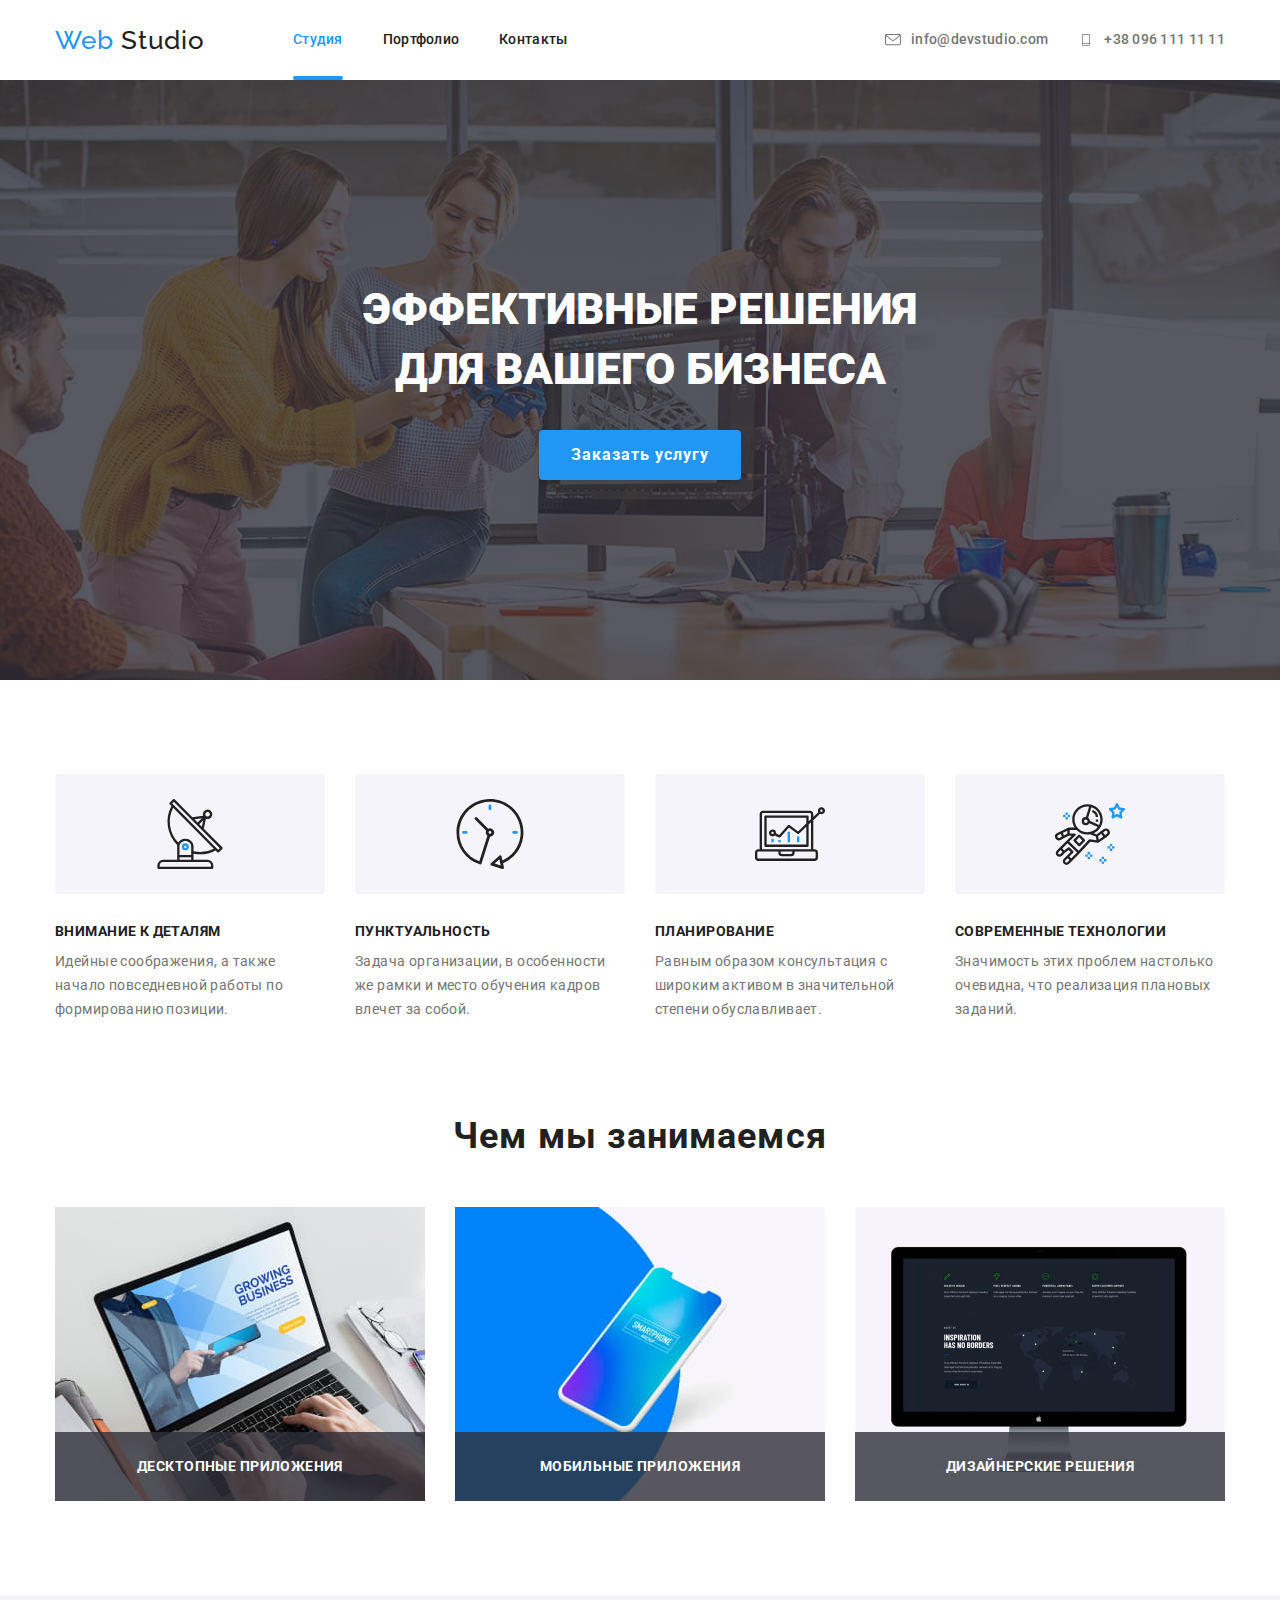
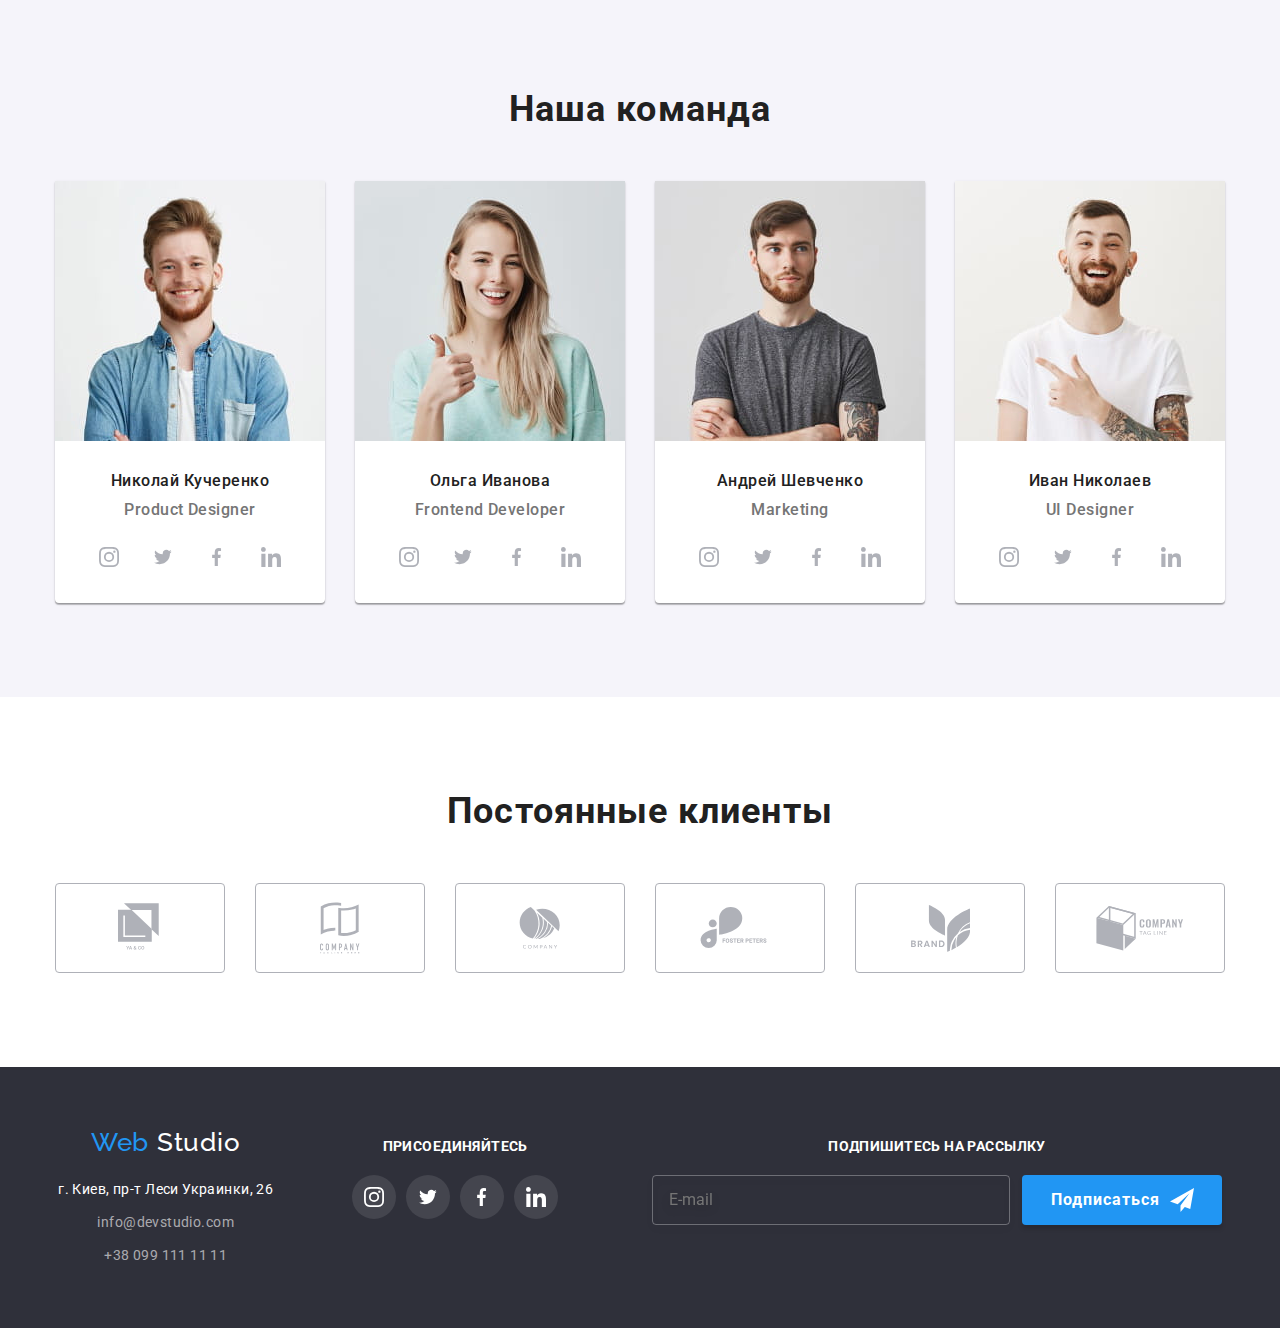
==== commit b4a42d5c: "Добавляет отзывчивую форму до точки перелома 480px" ====
--- a/index.html
+++ b/index.html
@@ -25,8 +25,9 @@
             aria-expanded="false"
           >
             <svg
-              width="40px"
-              height="40px"
+              width="19px"
+              height="19px"
+              class="mobile-menu-trigger"
               aria-label="Переключатель мобильного меню"
             >
               <use class="icon-menu" href="./images/sprite.svg#icon-menu"></use>
@@ -124,6 +125,7 @@
               <div class="activity-description">
                 <img
                   class="image"
+                  srcset="./images/activity/desktop-apps@2x.jpg 2x"
                   src="./images/activity/desktop-apps.jpg"
                   alt="Экран с десктопным приложением"
                   width="370"
@@ -137,6 +139,7 @@
               <div class="activity-description">
                 <img
                   class="image"
+                  srcset="./images/activity/mobile-apps@2x.jpg 2x"
                   src="./images/activity/mobile-apps.jpg"
                   alt="Приложение на мобильном телефоне"
                   width="370"
@@ -150,6 +153,7 @@
               <div class="activity-description">
                 <img
                   class="image"
+                  srcset="./images/activity/design@2x.jpg"
                   src="./images/activity/design.jpg"
                   alt="Изображение макеты страницв на экране"
                   width="370"
@@ -169,13 +173,29 @@
           <ul class="team list">
             <li class="team-member">
               <div class="info">
-                <img
-                  class="image photo"
-                  src="./images/team/nikolay-kyrchenko.jpg"
-                  alt="фото Николая Курченко"
-                  width="270"
-                  height="260"
-                />
+                <picture>
+                  <source
+                    srcset="
+                      ./images/team/nikolay-kyrchenko-mobile.jpg    1x,
+                      ./images/team/nikolay-kyrchenko-mobile@2x.jpg 2x
+                    "
+                    media="(max-width: 767px)"
+                  />
+                  <source
+                    srcset="
+                      ./images/team/nikolay-kyrchenko-desktop.jpg    1x,
+                      ./images/team/nikolay-kyrchenko-desktop@2x.jpg 2x
+                    "
+                    media="(min-width: 1200px)"
+                  />
+                  <img
+                    class="image photo"
+                    src="./images/team/nikolay-kyrchenko-tablet.jpg"
+                    srcset="./images/team/nikolay-kyrchenko-tablet@2x.jpg 2x"
+                    alt="фото Николая Курченко"
+                  />
+                </picture>
+
                 <h3 class="name">Николай Кучеренко</h3>
                 <p class="position" lang="en">Product Designer</p>
                 <ul class="social-nw list">
@@ -234,13 +254,29 @@
             </li>
             <li class="team-member">
               <div class="info">
-                <img
-                  class="image photo"
-                  src="./images/team/olha-ivanova.jpg"
-                  alt="фото Ольги Ивановой"
-                  width="270"
-                  height="260"
-                />
+                <picture>
+                  <source
+                    srcset="
+                      ./images/team/olha-ivanova-mobile.jpg    1x,
+                      ./images/team/olha-ivanova-mobile@2x.jpg 2x
+                    "
+                    media="(max-width: 767px)"
+                  />
+                  <source
+                    srcset="
+                      ./images/team/olha-ivanova-desktop.jpg    1x,
+                      ./images/team/olha-ivanova-desktop@2x.jpg 2x
+                    "
+                    media="(min-width: 1200px)"
+                  />
+                  <img
+                    class="image photo"
+                    src="./images/team/olha-ivanova-tablet.jpg"
+                    srcset="./images/team/olha-ivanova-tablet@2x.jpg 2x"
+                    alt="фото Ольги Ивановой"
+                  />
+                </picture>
+
                 <h3 class="name">Ольга Иванова</h3>
                 <p class="position" lang="en">Frontend Developer</p>
                 <ul class="social-nw list">
@@ -299,13 +335,29 @@
             </li>
             <li class="team-member">
               <div class="info">
-                <img
-                  class="image photo"
-                  src="./images/team/andrey-shevchenko.jpg"
-                  alt="фото Андрея Шевченко"
-                  width="270"
-                  height="260"
-                />
+                <picture>
+                  <source
+                    srcset="
+                      ./images/team/andrey-shevchenko-mobile.jpg    1x,
+                      ./images/team/andrey-shevchenko-mobile@2x.jpg 2x
+                    "
+                    media="(max-width: 767px)"
+                  />
+                  <source
+                    srcset="
+                      ./images/team/andrey-shevchenko-desktop.jpg    1x,
+                      ./images/team/andrey-shevchenko-desktop@2x.jpg 2x
+                    "
+                    media="(min-width: 1200px)"
+                  />
+                  <img
+                    class="image photo"
+                    src="./images/team/andrey-shevchenko-tablet.jpg"
+                    srcset="./images/team/andrey-shevchenko-tablet@2x.jpg 2x"
+                    alt="фото Андрея Шевченко"
+                  />
+                </picture>
+
                 <h3 class="name">Андрей Шевченко</h3>
                 <p class="position" lang="en">Marketing</p>
                 <ul class="social-nw list">
@@ -364,13 +416,30 @@
             </li>
             <li class="team-member">
               <div class="info">
-                <img
-                  class="image photo"
-                  src="./images/team/ivan-nickolaey.jpg"
-                  alt="фото Ивана Николаева"
-                  width="270"
-                  height="260"
-                />
+                <picture>
+                  <source
+                    srcset="
+                      ./images/team/ivan-nickolaey-mobile.jpg    1x,
+                      ./images/team/ivan-nickolaey-mobile@2x.jpg 2x
+                    "
+                    media="(max-width: 767px)"
+                  />
+
+                  <source
+                    srcset="
+                      ./images/team/ivan-nickolaey-desktop.jpg    1x,
+                      ./images/team/ivan-nickolaey-desktop@2x.jpg 2x
+                    "
+                    media="(min-width: 1200px)"
+                  />
+                  <img
+                    class="image photo"
+                    src="./images/team/ivan-nickolaey-tablet.jpg"
+                    srcset="./images/team/ivan-nickolaey-tablet@2x.jpg 2x"
+                    alt="фото Ивана Николаева"
+                  />
+                </picture>
+
                 <h3 class="name">Иван Николаев</h3>
                 <p class="position" lang="en">UI Designer</p>
                 <ul class="social-nw list">
@@ -643,9 +712,7 @@
               <a class="link" href="">Условия договора</a></span
             >
           </label>
-          <button type="submit" class="button">
-            Отправить
-          </button>
+          <button type="submit" class="button">Отправить</button>
         </form>
       </div>
     </div>
--- a/css/main.min.css
+++ b/css/main.min.css
@@ -1,2 +1,2 @@
-.modal-close,.social-nw.list .social-nw-link,.client-logo .link{display:flex;justify-content:center;align-items:center}.site-nav .nav-item .link,.contact-item .link{font-weight:500;font-size:14px;line-height:1.14;letter-spacing:0.02em}.team .name,.team .position{font-weight:500;font-size:16px;line-height:1.19;letter-spacing:0.03em}html{box-sizing:border-box}*,*::before,*::after{box-sizing:inherit;margin:0;padding:0}body{color:#212121;background-color:#fff;font-family:Roboto}h1{margin-top:0;margin-bottom:0}.image{display:block}.list{list-style:none;padding-left:0;padding-right:0;margin-top:0;margin-bottom:0}.link{font-style:normal;text-decoration:none}.container{padding-right:15px;padding-left:15px;margin-right:auto;margin-left:auto}@media screen and (min-width: 480px){.container{width:480px}}@media screen and (min-width: 768px){.container{width:768px}}@media screen and (min-width: 1200px){.container{width:1200px}}.section{margin-bottom:60px}@media screen and (min-width: 1200px){.section{margin-bottom:94px}}.section-title{margin-bottom:30px;font-weight:700;font-size:28px;line-height:1.269;letter-spacing:.03em;color:#212121;text-align:center}@media screen and (min-width: 1200px){.section-title{margin-bottom:50px;font-weight:700;font-size:36px;line-height:1.16;letter-spacing:.03em}}.button{color:#fff;background-color:#2196f3;font-weight:700;font-size:16px;line-height:1.88;letter-spacing:.06em;text-align:center;box-shadow:0px 4px 4px rgba(0,0,0,0.15);border-radius:4px;border:transparent;padding-top:10px;padding-right:32px;padding-bottom:10px;padding-left:32px;cursor:pointer}.button:active,.button:enabled{outline:none}.backdrop{position:fixed;top:0;left:0;width:100%;height:100%;background:rgba(0,0,0,0.2)}.is-hidden{opacity:0;visibility:hidden;pointer-events:none}.modal{position:absolute;top:50%;left:50%;transform:translate(-50%, -50%);width:450px;height:609px;background-color:#ffffff;padding:40px}@media screen and (min-width: 1200px){.modal{width:528px;height:581px}}.modal .headline{font-weight:700;font-size:20px;line-height:1.5;letter-spacing:.03em;margin-bottom:30px;text-align:center}@media screen and (min-width: 1200px){.modal .headline{font-weight:700;font-size:20px;line-height:1.15;letter-spacing:.03em}}.close-icon{fill:#000000}.modal-close{position:absolute;top:8px;right:8px;width:30px;height:30px;border:1px solid rgba(0,0,0,0.1);border-radius:50%;background:transparent;cursor:pointer}.modal-close:active{outline:none}.modal-close:hover .close-icon,.modal-close:focus .close-icon{fill:#2196f3}.modal-form{display:flex;justify-content:center;flex-wrap:wrap}.modal-form .form-input{width:370px;height:40px;padding-left:42px;background:transparent;border:1px solid rgba(33,33,33,0.2);box-sizing:border-box;border-radius:4px;font-weight:400;font-size:14px;line-height:1.14;letter-spacing:.01em;transition:border-color 250ms cubic-bezier(0.4, 0, 0.2, 1)}@media screen and (min-width: 1200px){.modal-form .form-input{width:448px}}.modal-form .form-input:focus{border-color:#2196f3;outline:none}.modal-form .form-input:not(:placeholder-shown) ~ .form-lable{transform:translate(-43px, -43px)}.modal-form .button{padding-left:55px;padding-right:55px}.form-comment{width:448px;height:120px;padding:12px 16px;resize:none;margin-bottom:20px;background:transparent;border:1px solid rgba(33,33,33,0.2);box-sizing:border-box;border-radius:4px;font-weight:400;font-size:14px;line-height:1.14;letter-spacing:.01em;transition:border-color 250ms cubic-bezier(0.4, 0, 0.2, 1)}.form-comment:focus{border-color:#2196f3;outline:none}.icon{fill:#212121;width:12px;height:12px;position:absolute;top:50%;left:19px;transform:translateY(-50%);transition:fill 250ms cubic-bezier(0.4, 0, 0.2, 1)}.form-field{position:relative;margin-bottom:28px}.form-field:focus-within>.icon{fill:#2196f3}.form-field:focus-within>.form-lable{transform:translate(-43px, -43px)}.form-field:focus-within>.form-lable{color:#2196f3}.form-lable{position:absolute;top:50%;left:42px;transform:translateY(-50%);transition:transform 250ms cubic-bezier(0.4, 0, 0.2, 1),folor 250ms cubic-bezier(0.4, 0, 0.2, 1)}.checkbox-label{display:flex;align-items:center;margin-bottom:30px;cursor:pointer}.checkbox-label .checkbox{-webkit-appearance:none;-moz-appearance:none;appearance:none;position:absolute}.agree-text{font-weight:400;font-size:12px;line-height:1.667;letter-spacing:.03em;color:#757575}@media screen and (min-width: 1200px){.agree-text{font-weight:400;font-size:14px;line-height:1.71;letter-spacing:.03em}}.agree-text>a{text-decoration:underline;color:#2196f3}.checkbox-icon{display:inline-block;width:16px;height:15px;border:2px solid #212121;border-radius:4px;margin-right:7px}.checkbox-label .checkbox:checked+.checkbox-icon{background-color:#2196f3;background-image:url(../images/icon-check.svg);background-size:contain;background-origin:border-box;border-color:#2196f3}.social-nw.list{display:flex;justify-content:center;width:206px;margin-right:auto;margin-left:auto}.social-nw.list .item{align-items:center}.social-nw.list .item:not(:last-child){margin-right:10px}.social-nw.list .social-nw-link{width:44px;height:44px;border-radius:50%;transition:background-color 250ms cubic-bezier(0.4, 0, 0.2, 1)}.social-nw.list .social-nw-link:hover,.social-nw.list .social-nw-link:focus{background-color:#2196f3}.social-nw.list .social-nw-link .nw-icon{display:block;cursor:pointer;fill:#afb1b8;transition:fill 250ms cubic-bezier(0.4, 0, 0.2, 1)}.social-nw.list .social-nw-link:hover .nw-icon,.social-nw.list .social-nw-link:focus .nw-icon{fill:#ffffff}.logo{color:#212121;font-family:Raleway;font-weight:500;font-size:24px;line-height:1.1667;letter-spacing:.03em}.logo-web-part{color:#2196f3}@media screen and (min-width: 1200px){.logo{font-weight:500;font-size:26px;line-height:1.19;letter-spacing:.03em}}.header .container{position:relative}@media screen and (min-width: 768px){.header .container{display:flex;align-items:center;justify-content:space-between}}.logo-nav{display:flex;align-items:center;justify-content:space-between;min-height:60px}@media screen and (min-width: 768px){.logo-nav{margin-right:81px;min-width:141px}}@media screen and (min-width: 1200px){.logo-nav{margin-right:85px;min-width:153px}}.menu-button{display:inline-flex;padding:0;margin:0;border:0;background-color:transparent}.menu-button .icon-cross{display:none}.menu-button.is-open .icon-cross{display:block}.menu-button.is-open .icon-menu{display:none}@media screen and (min-width: 768px){.menu-button{display:none}}.menu-container{z-index:100}@media screen and (max-width: 767px){.menu-container{position:absolute;display:none;background-color:#ffffff;top:100%;left:0;width:100%;padding-top:60px;padding-bottom:60px;text-align:center;border-top:solid 1px #ececec}.menu-container.is-open{display:block}}@media screen and (min-width: 768px){.menu-container{display:flex;align-items:center;justify-content:space-between;width:100%}}@media screen and (min-width: 768px){.navigation{display:flex;align-items:center;padding-right:84px}}.site-nav .nav-item .link{display:inline-block;color:#212121}.site-nav .nav-item .link:hover,.site-nav .nav-item .link:focus{color:#2196f3}@media screen and (max-width: 767px){.site-nav .nav-item .link{padding-left:auto;padding-right:auto}}@media screen and (min-width: 768px){.site-nav .nav-item .link{display:block;padding-top:32px;padding-bottom:32px}}.site-nav .nav-item .link.current{color:#2196f3}@media screen and (min-width: 768px){.site-nav .nav-item .link.current{position:relative}}.site-nav .nav-item .link.current::after{content:"";display:inline-block;height:4px;width:100%;background-color:#2196f3;border-radius:2px;transform:scaleX(1);transition:transform 250ms cubic-bezier(0.4, 0, 0.2, 1)}@media screen and (min-width: 768px){.site-nav .nav-item .link.current::after{position:absolute;left:0;bottom:0}}.site-nav .nav-item .link.current:hover::after,.site-nav .nav-item .link.current:focus::after{transform:scaleX(0.5)}@media screen and (max-width: 767px){.site-nav .nav-item{padding-left:auto;padding-right:auto}.site-nav .nav-item:not(:last-child){margin-bottom:40px}}@media screen and (min-width: 768px){.site-nav .nav-item:not(:last-child){margin-right:40px}}@media screen and (max-width: 767px){.site-nav{margin-bottom:60px}}@media screen and (min-width: 768px){.site-nav{display:flex}}.contacts-list{margin-left:auto}@media screen and (min-width: 1200px){.contacts-list{display:flex;align-items:center}}.link-icon{width:16px;height:12px;display:inline-block;cursor:pointer;fill:#757575;margin-right:10px;transition:fill 250ms cubic-bezier(0.4, 0, 0.2, 1)}@media screen and (max-width: 1199px){.contact-item:not(:last-child){margin-bottom:16px}}@media screen and (min-width: 1200px){.contact-item:not(:last-child){margin-right:30px}}.contact-item .link{display:inline-flex;align-items:center;color:#757575;transition:color 250ms cubic-bezier(0.4, 0, 0.2, 1)}.contact-item .link:hover,.contact-item .link:focus{color:#2196f3}.contact-item .link:hover .link-icon,.contact-item .link:focus .link-icon{fill:#2196f3}@media screen and (min-width: 1200px){.contact-item{display:flex}}.hero{max-width:480px;height:400px;padding-top:118px;padding-bottom:118px;margin-bottom:60px;background-image:linear-gradient(to right, rgba(47,48,58,0.8), rgba(47,48,58,0.8)),url(../images/hero/bg-mobile.jpg);background-repeat:no-repeat;background-position:center;margin-right:auto;margin-left:auto;background-size:cover}@media screen and (min-device-pixel-ratio: 2), screen and (min-resolution: 192dpi), screen and (min-resolution: 2dppx){.hero{background-image:linear-gradient(to right, rgba(47,48,58,0.8), rgba(47,48,58,0.8)),url(../images/hero/bg-mobile@2x.jpg)}}@media screen and (min-width: 768px){.hero{max-width:768px;margin-bottom:94px;background-image:linear-gradient(to right, rgba(47,48,58,0.8), rgba(47,48,58,0.8)),url(../images/hero/bg-tablet.jpg)}}@media screen and (min-width: 768px) and (min-device-pixel-ratio: 2), screen and (min-width: 768px) and (min-resolution: 192dpi), screen and (min-width: 768px) and (min-resolution: 2dppx){.hero{background-image:linear-gradient(to right, rgba(47,48,58,0.8), rgba(47,48,58,0.8)),url(../images/hero/bg-tablet@2x.jpg)}}@media screen and (min-width: 1200px){.hero{max-width:1600px;height:600px;padding-top:200px;padding-bottom:200px;background-image:linear-gradient(to right, rgba(47,48,58,0.8), rgba(47,48,58,0.8)),url(../images/hero/bg-desktop.jpg)}}@media screen and (min-width: 1200px) and (min-device-pixel-ratio: 2), screen and (min-width: 1200px) and (min-resolution: 192dpi), screen and (min-width: 1200px) and (min-resolution: 2dppx){.hero{background-image:linear-gradient(to right, rgba(47,48,58,0.8), rgba(47,48,58,0.8)),url(../images/hero/bg-desktop@2x.jpg)}}.hero .button{display:block;margin-left:auto;margin-right:auto;margin-top:0;margin-bottom:0}.hero-title{color:#fff;text-transform:uppercase;text-align:center;margin-bottom:30px;font-weight:900;font-size:26px;line-height:1.615;letter-spacing:.06}@media screen and (min-width: 1200px){.hero-title{font-weight:900;font-size:44px;line-height:1.3636;letter-spacing:.06}}.about-us.section .section-title{display:none}@media screen and (min-width: 768px){.about-us.list{display:flex;justify-content:center;flex-wrap:wrap}}@media screen and (max-width: 767px){.about-us-item{width:100%}.about-us-item:not(:last-child){margin-bottom:30px}}@media screen and (max-width: 1199px){.about-us-item{width:100%}.about-us-item:nth-child(2n+1){margin-right:30px}.about-us-item:nth-child(-n+2){margin-bottom:30px}}@media screen and (min-width: 768px){.about-us-item{width:calc((100% - 30px) / 2)}}@media screen and (min-width: 1200px){.about-us-item{width:calc((100% - 90px) / 4)}.about-us-item:not(:last-child){margin-right:30px}}.about-us-item::before{display:block;content:"";height:120px;background-color:#f5f4fa;border-radius:4px;margin-bottom:30px;background-size:70px 70px;background-position:center;background-repeat:no-repeat}.about-us-item .headline{font-weight:700;font-size:14px;line-height:.875;letter-spacing:.03em;text-transform:uppercase;margin-bottom:10px}@media screen and (max-width: 767px){.about-us-item .headline{text-align:center}}@media screen and (min-width: 1200px){.about-us-item .headline{font-weight:700;font-size:14px;line-height:1.14;letter-spacing:.03em}}.about-us-item.icon-details::before{background-image:url("../images/about-us/antenna.svg")}.about-us-item.icon-punctuality::before{background-image:url("../images/about-us/clock.svg")}.about-us-item.icon-planning::before{background-image:url("../images/about-us/diagram.svg")}.about-us-item.icon-up-to-date::before{background-image:url("../images/about-us/astronaut.svg")}.about-us-item .description{font-weight:400;font-size:14px;line-height:1.71;letter-spacing:.03em;color:#757575}@media screen and (max-width: 1199px){.activity{display:none}}.activity.list{display:flex;justify-content:center}.activity .activity .description{color:#ffffff;position:absolute;width:100%;bottom:0;left:0;font-weight:700;font-size:14px;line-height:1.14;letter-spacing:.03em;text-transform:uppercase;text-align:center;padding-top:27px;padding-bottom:27px;background-color:rgba(47,48,58,0.8)}.activity-item:not(:last-child){margin-right:30px}.activity-description{position:relative}.team.section{background-color:#f5f4fa;padding-top:60px;padding-bottom:60px}@media screen and (min-width: 1200px){.team.section{padding-top:94px;padding-bottom:94px}}@media screen and (min-width: 768px){.team.section .team.list{display:flex;justify-content:center;flex-wrap:wrap}}.team-member{box-shadow:0px 2px 1px rgba(0,0,0,0.2),0px 1px 1px rgba(0,0,0,0.14),0px 1px 3px rgba(0,0,0,0.12);border-radius:0px 0px 4px 4px;background:#ffffff}@media screen and (max-width: 767px){.team-member{margin-bottom:30px}}@media screen and (min-width: 768px) and (max-width: 1199px){.team-member:nth-child(2n+1){margin-right:30px}.team-member:nth-child(-n+2){margin-bottom:30px}}@media screen and (min-width: 1200px){.team-member:not(:last-child){margin-right:30px}}.team-member .photo{margin-bottom:30px}.team-member .info{padding-bottom:24px}.team .name{color:#212121;text-align:center;margin-bottom:10px}.team .position{color:#757575;text-align:center;margin-bottom:16px}.clients .list{display:flex;justify-content:center}@media screen and (max-width: 1199px){.clients .list{flex-wrap:wrap}}@media screen and (max-width: 767px){.client-logo{width:calc((100% - 30px) / 2)}.client-logo:nth-child(2n+1){margin-right:30px}.client-logo:nth-child(-n+4){margin-bottom:30px}}@media screen and (min-width: 768px) and (max-width: 1199px){.client-logo{width:calc((100% - 60px) / 3)}.client-logo:not(:nth-child(3n)){margin-right:30px}.client-logo:nth-child(-n+3){margin-bottom:30px}}@media screen and (min-width: 1200px){.client-logo{width:170px}.client-logo:not(:last-child){margin-right:30px}}.client-logo .company-icon{fill:#afb1b8;transition:fill 250ms cubic-bezier(0.4, 0, 0.2, 1)}.client-logo .link{height:90px;border-width:1px;border-color:#afb1b8;border-style:solid;border-radius:4px 4px 4px 4px;transition:border-color 250ms cubic-bezier(0.4, 0, 0.2, 1)}.client-logo .link:hover .company-icon,.client-logo .link:focus .company-icon{fill:#2196f3}.client-logo .link:hover{border-color:#2196f3}footer{background-color:#2f303a}footer .container{text-align:center;padding-top:60px;padding-bottom:60px}@media screen and (min-width: 768px){footer .container{display:flex;align-items:baseline;justify-content:center;flex-wrap:wrap}}footer .social-nw.list .social-nw-link{background-color:rgba(255,255,255,0.1)}footer .social-nw.list .social-nw-link .nw-icon{fill:#ffffff}footer .logo{color:#fff}footer .logo.link{display:inline-block;margin-bottom:20px;margin-right:auto}.main-info-container{padding-right:10px}@media screen and (max-width: 767px){.main-info-container{margin-bottom:60px}}@media screen and (min-width: 768px) and (max-width: 1199px){.main-info-container{margin-right:165px;margin-bottom:60px}}@media screen and (min-width: 1200px){.main-info-container{margin-right:69px}}.footer-contacts-list{font-weight:400;font-size:14px;line-height:1.71;letter-spacing:.03em;text-decoration:none}.footer-contacts-list .item:not(:last-child){margin-bottom:9px}.location{color:#fff}.footer-contacts{color:rgba(255,255,255,0.6)}@media screen and (max-width: 767px){.join-us-container{margin-bottom:60px}}@media screen and (min-width: 1200px){.join-us-container{margin-right:94px}}.join-us-text{font-weight:700;font-size:14px;line-height:1.14;letter-spacing:.03em;text-transform:uppercase;color:#ffffff;margin-bottom:20px}.subscribe.form{display:block}@media screen and (min-width: 1200px){.subscribe.form{display:flex;align-items:flex-start}}.subscribe .form-field{display:block}@media screen and (min-width: 1200px){.subscribe .form-field{display:flex;flex-direction:column;margin-right:12px}}.subscribe .button{display:block;padding-top:10px;padding-bottom:10px;padding-left:29px;padding-right:28px;display:inline-flex;align-items:center}.subscribe .button::after{content:"";display:inline-block;margin-left:10px;width:24px;height:24px;background-image:url(../images/icon-send.svg)}.subscribe-email{width:358px;height:50px;border:1px solid rgba(255,255,255,0.3);filter:drop-shadow(0px 4px 4px rgba(0,0,0,0.15));border-radius:4px;padding:15px 16px;background-color:transparent;color:#fff}.subscribe-email:focus{outline:none}
+.modal-close,.social-nw.list .social-nw-link,.client-logo .link{display:-webkit-box;display:-ms-flexbox;display:flex;-webkit-box-pack:center;-ms-flex-pack:center;justify-content:center;-webkit-box-align:center;-ms-flex-align:center;align-items:center}.site-nav .nav-item .link,.contact-item .link{font-weight:500;font-size:14px;line-height:1.14;letter-spacing:0.02em}.team .name,.team .position{font-weight:500;font-size:16px;line-height:1.19;letter-spacing:0.03em}html{-webkit-box-sizing:border-box;box-sizing:border-box}*,*::before,*::after{-webkit-box-sizing:inherit;box-sizing:inherit;margin:0;padding:0}body{color:#212121;background-color:#fff;font-family:Roboto}h1{margin-top:0;margin-bottom:0}.image{display:block}.list{list-style:none;padding-left:0;padding-right:0;margin-top:0;margin-bottom:0}.link{font-style:normal;text-decoration:none}.container{padding-right:15px;padding-left:15px;margin-right:auto;margin-left:auto}@media screen and (min-width: 480px){.container{width:480px}}@media screen and (min-width: 768px){.container{width:768px}}@media screen and (min-width: 1200px){.container{width:1200px}}.section{margin-bottom:60px}@media screen and (min-width: 1200px){.section{margin-bottom:94px}}.section-title{margin-bottom:30px;font-weight:700;font-size:28px;line-height:1.269;letter-spacing:.03em;color:#212121;text-align:center}@media screen and (min-width: 1200px){.section-title{margin-bottom:50px;font-weight:700;font-size:36px;line-height:1.16;letter-spacing:.03em}}.button{color:#fff;background-color:#2196f3;font-weight:700;font-size:16px;line-height:1.88;letter-spacing:.06em;text-align:center;-webkit-box-shadow:0px 4px 4px rgba(0,0,0,0.15);box-shadow:0px 4px 4px rgba(0,0,0,0.15);border-radius:4px;border:transparent;padding-top:10px;padding-right:32px;padding-bottom:10px;padding-left:32px;cursor:pointer}.button:active,.button:enabled{outline:none}.backdrop{position:fixed;top:0;left:0;width:100%;height:100%;background:rgba(0,0,0,0.2)}.is-hidden{opacity:0;visibility:hidden;pointer-events:none}.modal{z-index:99;position:absolute;top:50%;left:50%;-webkit-transform:translate(-50%, -50%);transform:translate(-50%, -50%);width:calc(100% - 30px);height:609px;background-color:#ffffff;padding:40px}@media screen and (min-width: 480px){.modal{width:450px}}@media screen and (min-width: 1200px){.modal{width:528px;height:581px}}.modal .headline{font-weight:700;font-size:20px;line-height:1.5;letter-spacing:.03em;margin-bottom:30px;text-align:center}@media screen and (min-width: 1200px){.modal .headline{font-weight:700;font-size:20px;line-height:1.15;letter-spacing:.03em}}.close-icon{fill:#000000}.modal-close{position:absolute;top:8px;right:8px;width:30px;height:30px;border:1px solid rgba(0,0,0,0.1);border-radius:50%;background:transparent;cursor:pointer}.modal-close:active{outline:none}.modal-close:hover .close-icon,.modal-close:focus .close-icon{fill:#2196f3}.modal-form{display:-webkit-box;display:-ms-flexbox;display:flex;-webkit-box-pack:center;-ms-flex-pack:center;justify-content:center;-ms-flex-wrap:wrap;flex-wrap:wrap}.modal-form .form-input{width:100%;height:40px;padding-left:42px;background:transparent;border:1px solid rgba(33,33,33,0.2);-webkit-box-sizing:border-box;box-sizing:border-box;border-radius:4px;font-weight:400;font-size:14px;line-height:1.14;letter-spacing:.01em;-webkit-transition:border-color 250ms cubic-bezier(0.4, 0, 0.2, 1);transition:border-color 250ms cubic-bezier(0.4, 0, 0.2, 1)}@media screen and (min-width: 480px){.modal-form .form-input{width:370px}}@media screen and (min-width: 1200px){.modal-form .form-input{width:448px}}.modal-form .form-input:focus{border-color:#2196f3;outline:none}.modal-form .form-input:not(:placeholder-shown) ~ .form-lable{-webkit-transform:translate(-43px, -43px);transform:translate(-43px, -43px)}.modal-form .button{padding-left:55px;padding-right:55px}.form-comment{width:448px;height:120px;padding:12px 16px;resize:none;margin-bottom:20px;background:transparent;border:1px solid rgba(33,33,33,0.2);-webkit-box-sizing:border-box;box-sizing:border-box;border-radius:4px;font-weight:400;font-size:14px;line-height:1.14;letter-spacing:.01em;-webkit-transition:border-color 250ms cubic-bezier(0.4, 0, 0.2, 1);transition:border-color 250ms cubic-bezier(0.4, 0, 0.2, 1)}.form-comment:focus{border-color:#2196f3;outline:none}.icon{fill:#212121;width:12px;height:12px;position:absolute;top:50%;left:19px;-webkit-transform:translateY(-50%);transform:translateY(-50%);-webkit-transition:fill 250ms cubic-bezier(0.4, 0, 0.2, 1);transition:fill 250ms cubic-bezier(0.4, 0, 0.2, 1)}.form-field{position:relative;margin-bottom:28px}.form-field:focus-within>.icon{fill:#2196f3}.form-field:focus-within>.form-lable{-webkit-transform:translate(-43px, -43px);transform:translate(-43px, -43px)}.form-field:focus-within>.form-lable{color:#2196f3}@media screen and (max-width: 479px){.form-field{width:100%}}.form-lable{position:absolute;top:50%;left:42px;-webkit-transform:translateY(-50%);transform:translateY(-50%);-webkit-transition:folor 250ms cubic-bezier(0.4, 0, 0.2, 1),-webkit-transform 250ms cubic-bezier(0.4, 0, 0.2, 1);transition:folor 250ms cubic-bezier(0.4, 0, 0.2, 1),-webkit-transform 250ms cubic-bezier(0.4, 0, 0.2, 1);transition:transform 250ms cubic-bezier(0.4, 0, 0.2, 1),folor 250ms cubic-bezier(0.4, 0, 0.2, 1);transition:transform 250ms cubic-bezier(0.4, 0, 0.2, 1),folor 250ms cubic-bezier(0.4, 0, 0.2, 1),-webkit-transform 250ms cubic-bezier(0.4, 0, 0.2, 1)}.checkbox-label{display:-webkit-box;display:-ms-flexbox;display:flex;-webkit-box-align:center;-ms-flex-align:center;align-items:center;margin-bottom:30px;cursor:pointer}.checkbox-label .checkbox{-webkit-appearance:none;-moz-appearance:none;appearance:none;position:absolute}.agree-text{font-weight:400;font-size:12px;line-height:1.667;letter-spacing:.03em;color:#757575}@media screen and (min-width: 1200px){.agree-text{font-weight:400;font-size:14px;line-height:1.71;letter-spacing:.03em}}.agree-text>a{text-decoration:underline;color:#2196f3}.checkbox-icon{display:inline-block;width:16px;height:15px;border:2px solid #212121;border-radius:4px;margin-right:7px}.checkbox-label .checkbox:checked+.checkbox-icon{background-color:#2196f3;background-image:url(../images/icon-check.svg);background-size:contain;background-origin:border-box;border-color:#2196f3}.social-nw.list{display:-webkit-box;display:-ms-flexbox;display:flex;-webkit-box-pack:center;-ms-flex-pack:center;justify-content:center;width:206px;margin-right:auto;margin-left:auto}.social-nw.list .item{-webkit-box-align:center;-ms-flex-align:center;align-items:center}.social-nw.list .item:not(:last-child){margin-right:10px}.social-nw.list .social-nw-link{width:44px;height:44px;border-radius:50%;-webkit-transition:background-color 250ms cubic-bezier(0.4, 0, 0.2, 1);transition:background-color 250ms cubic-bezier(0.4, 0, 0.2, 1)}.social-nw.list .social-nw-link:hover,.social-nw.list .social-nw-link:focus{background-color:#2196f3}.social-nw.list .social-nw-link .nw-icon{display:block;cursor:pointer;fill:#afb1b8;-webkit-transition:fill 250ms cubic-bezier(0.4, 0, 0.2, 1);transition:fill 250ms cubic-bezier(0.4, 0, 0.2, 1)}.social-nw.list .social-nw-link:hover .nw-icon,.social-nw.list .social-nw-link:focus .nw-icon{fill:#ffffff}.logo{color:#212121;font-family:Raleway;font-weight:500;font-size:24px;line-height:1.1667;letter-spacing:.03em}.logo-web-part{color:#2196f3}@media screen and (min-width: 1200px){.logo{font-weight:500;font-size:26px;line-height:1.19;letter-spacing:.03em}}.header .container{position:relative}@media screen and (min-width: 768px){.header .container{display:-webkit-box;display:-ms-flexbox;display:flex;-webkit-box-align:center;-ms-flex-align:center;align-items:center;-webkit-box-pack:justify;-ms-flex-pack:justify;justify-content:space-between}}.logo-nav{display:-webkit-box;display:-ms-flexbox;display:flex;-webkit-box-align:center;-ms-flex-align:center;align-items:center;-webkit-box-pack:justify;-ms-flex-pack:justify;justify-content:space-between;min-height:60px}@media screen and (min-width: 768px){.logo-nav{margin-right:81px;min-width:141px}}@media screen and (min-width: 1200px){.logo-nav{margin-right:85px;min-width:153px}}.menu-button{display:-webkit-box;display:-ms-flexbox;display:flex;-webkit-box-pack:center;-ms-flex-pack:center;justify-content:center;-webkit-box-align:center;-ms-flex-align:center;align-items:center;width:40px;height:40px;padding:0;margin:0;border:0;background-color:transparent}.menu-button .icon-cross{display:none}.menu-button.is-open .icon-cross{display:block}.menu-button .mobile-menu-trigger{width:24px;height:16px}.menu-button.is-open .icon-cross .mobile-menu-trigger{width:19px;height:19px}.menu-button.is-open .icon-menu{display:none}@media screen and (min-width: 768px){.menu-button{display:none}}.menu-container{z-index:100}@media screen and (max-width: 767px){.menu-container{position:absolute;opacity:0;visibility:hidden;background-color:#ffffff;top:100%;left:0;width:100%;padding-top:60px;padding-bottom:60px;text-align:center;border-top:solid 1px #ececec;-webkit-transition:opacity 250ms cubic-bezier(0.4, 0, 0.2, 1);transition:opacity 250ms cubic-bezier(0.4, 0, 0.2, 1)}.menu-container.is-open{opacity:1;visibility:visible}}@media screen and (min-width: 768px){.menu-container{display:-webkit-box;display:-ms-flexbox;display:flex;-webkit-box-align:center;-ms-flex-align:center;align-items:center;-webkit-box-pack:justify;-ms-flex-pack:justify;justify-content:space-between;width:100%}}@media screen and (min-width: 768px){.navigation{display:-webkit-box;display:-ms-flexbox;display:flex;-webkit-box-align:center;-ms-flex-align:center;align-items:center;padding-right:84px}}.site-nav .nav-item .link{display:inline-block;color:#212121}.site-nav .nav-item .link:hover,.site-nav .nav-item .link:focus{color:#2196f3}@media screen and (max-width: 767px){.site-nav .nav-item .link{padding-left:auto;padding-right:auto}}@media screen and (min-width: 768px){.site-nav .nav-item .link{display:block;padding-top:32px;padding-bottom:32px}}.site-nav .nav-item .link.current{color:#2196f3}@media screen and (min-width: 768px){.site-nav .nav-item .link.current{position:relative}}.site-nav .nav-item .link.current::after{content:"";display:inline-block;height:4px;width:100%;background-color:#2196f3;border-radius:2px;-webkit-transform:scaleX(1);transform:scaleX(1);-webkit-transition:-webkit-transform 250ms cubic-bezier(0.4, 0, 0.2, 1);transition:-webkit-transform 250ms cubic-bezier(0.4, 0, 0.2, 1);transition:transform 250ms cubic-bezier(0.4, 0, 0.2, 1);transition:transform 250ms cubic-bezier(0.4, 0, 0.2, 1), -webkit-transform 250ms cubic-bezier(0.4, 0, 0.2, 1)}@media screen and (min-width: 768px){.site-nav .nav-item .link.current::after{position:absolute;left:0;bottom:0}}.site-nav .nav-item .link.current:hover::after,.site-nav .nav-item .link.current:focus::after{-webkit-transform:scaleX(0.5);transform:scaleX(0.5)}@media screen and (max-width: 767px){.site-nav .nav-item{padding-left:auto;padding-right:auto}.site-nav .nav-item:not(:last-child){margin-bottom:40px}}@media screen and (min-width: 768px){.site-nav .nav-item:not(:last-child){margin-right:40px}}@media screen and (max-width: 767px){.site-nav{margin-bottom:60px}}@media screen and (min-width: 768px){.site-nav{display:-webkit-box;display:-ms-flexbox;display:flex}}.contacts-list{margin-left:auto}@media screen and (min-width: 1200px){.contacts-list{display:-webkit-box;display:-ms-flexbox;display:flex;-webkit-box-align:center;-ms-flex-align:center;align-items:center}}.link-icon{width:16px;height:12px;display:inline-block;cursor:pointer;fill:#757575;margin-right:10px;-webkit-transition:fill 250ms cubic-bezier(0.4, 0, 0.2, 1);transition:fill 250ms cubic-bezier(0.4, 0, 0.2, 1)}@media screen and (max-width: 1199px){.contact-item:not(:last-child){margin-bottom:16px}}@media screen and (min-width: 1200px){.contact-item:not(:last-child){margin-right:30px}}.contact-item .link{display:-webkit-inline-box;display:-ms-inline-flexbox;display:inline-flex;-webkit-box-align:center;-ms-flex-align:center;align-items:center;color:#757575;-webkit-transition:color 250ms cubic-bezier(0.4, 0, 0.2, 1);transition:color 250ms cubic-bezier(0.4, 0, 0.2, 1)}.contact-item .link:hover,.contact-item .link:focus{color:#2196f3}.contact-item .link:hover .link-icon,.contact-item .link:focus .link-icon{fill:#2196f3}@media screen and (min-width: 1200px){.contact-item{display:-webkit-box;display:-ms-flexbox;display:flex}}.hero{max-width:480px;height:400px;padding-top:118px;padding-bottom:118px;margin-bottom:60px;background-image:-webkit-gradient(linear, left top, right top, from(rgba(47,48,58,0.8)), to(rgba(47,48,58,0.8))),url(../images/hero/bg-mobile.jpg);background-image:linear-gradient(to right, rgba(47,48,58,0.8), rgba(47,48,58,0.8)),url(../images/hero/bg-mobile.jpg);background-repeat:no-repeat;background-position:center;margin-right:auto;margin-left:auto;background-size:cover}@media screen and (min-device-pixel-ratio: 2), screen and (-webkit-min-device-pixel-ratio: 2), screen and (min-resolution: 192dpi), screen and (min-resolution: 2dppx){.hero{background-image:-webkit-gradient(linear, left top, right top, from(rgba(47,48,58,0.8)), to(rgba(47,48,58,0.8))),url(../images/hero/bg-mobile@2x.jpg);background-image:linear-gradient(to right, rgba(47,48,58,0.8), rgba(47,48,58,0.8)),url(../images/hero/bg-mobile@2x.jpg)}}@media screen and (min-width: 768px){.hero{max-width:768px;margin-bottom:94px;background-image:-webkit-gradient(linear, left top, right top, from(rgba(47,48,58,0.8)), to(rgba(47,48,58,0.8))),url(../images/hero/bg-tablet.jpg);background-image:linear-gradient(to right, rgba(47,48,58,0.8), rgba(47,48,58,0.8)),url(../images/hero/bg-tablet.jpg)}}@media screen and (min-width: 768px) and (min-device-pixel-ratio: 2), screen and (min-width: 768px) and (-webkit-min-device-pixel-ratio: 2), screen and (min-width: 768px) and (min-resolution: 192dpi), screen and (min-width: 768px) and (min-resolution: 2dppx){.hero{background-image:-webkit-gradient(linear, left top, right top, from(rgba(47,48,58,0.8)), to(rgba(47,48,58,0.8))),url(../images/hero/bg-tablet@2x.jpg);background-image:linear-gradient(to right, rgba(47,48,58,0.8), rgba(47,48,58,0.8)),url(../images/hero/bg-tablet@2x.jpg)}}@media screen and (min-width: 1200px){.hero{max-width:1600px;height:600px;padding-top:200px;padding-bottom:200px;background-image:-webkit-gradient(linear, left top, right top, from(rgba(47,48,58,0.8)), to(rgba(47,48,58,0.8))),url(../images/hero/bg-desktop.jpg);background-image:linear-gradient(to right, rgba(47,48,58,0.8), rgba(47,48,58,0.8)),url(../images/hero/bg-desktop.jpg)}}@media screen and (min-width: 1200px) and (min-device-pixel-ratio: 2), screen and (min-width: 1200px) and (-webkit-min-device-pixel-ratio: 2), screen and (min-width: 1200px) and (min-resolution: 192dpi), screen and (min-width: 1200px) and (min-resolution: 2dppx){.hero{background-image:-webkit-gradient(linear, left top, right top, from(rgba(47,48,58,0.8)), to(rgba(47,48,58,0.8))),url(../images/hero/bg-desktop@2x.jpg);background-image:linear-gradient(to right, rgba(47,48,58,0.8), rgba(47,48,58,0.8)),url(../images/hero/bg-desktop@2x.jpg)}}.hero .button{display:block;margin-left:auto;margin-right:auto;margin-top:0;margin-bottom:0}.hero-title{color:#fff;text-transform:uppercase;text-align:center;margin-bottom:30px;font-weight:900;font-size:26px;line-height:1.615;letter-spacing:.06}@media screen and (min-width: 1200px){.hero-title{font-weight:900;font-size:44px;line-height:1.3636;letter-spacing:.06}}.about-us.section .section-title{display:none}@media screen and (min-width: 768px){.about-us.list{display:-webkit-box;display:-ms-flexbox;display:flex;-webkit-box-pack:center;-ms-flex-pack:center;justify-content:center;-ms-flex-wrap:wrap;flex-wrap:wrap}}@media screen and (max-width: 767px){.about-us-item{width:100%}.about-us-item:not(:last-child){margin-bottom:30px}}@media screen and (max-width: 1199px){.about-us-item{width:100%}.about-us-item:nth-child(2n+1){margin-right:30px}.about-us-item:nth-child(-n+2){margin-bottom:30px}}@media screen and (min-width: 768px){.about-us-item{width:calc((100% - 30px) / 2)}}@media screen and (min-width: 1200px){.about-us-item{width:calc((100% - 90px) / 4)}.about-us-item:not(:last-child){margin-right:30px}}.about-us-item::before{display:block;content:"";height:120px;background-color:#f5f4fa;border-radius:4px;margin-bottom:30px;background-size:70px 70px;background-position:center;background-repeat:no-repeat}.about-us-item .headline{font-weight:700;font-size:14px;line-height:.875;letter-spacing:.03em;text-transform:uppercase;margin-bottom:10px}@media screen and (max-width: 767px){.about-us-item .headline{text-align:center}}@media screen and (min-width: 1200px){.about-us-item .headline{font-weight:700;font-size:14px;line-height:1.14;letter-spacing:.03em}}.about-us-item.icon-details::before{background-image:url("../images/about-us/antenna.svg")}.about-us-item.icon-punctuality::before{background-image:url("../images/about-us/clock.svg")}.about-us-item.icon-planning::before{background-image:url("../images/about-us/diagram.svg")}.about-us-item.icon-up-to-date::before{background-image:url("../images/about-us/astronaut.svg")}.about-us-item .description{font-weight:400;font-size:14px;line-height:1.71;letter-spacing:.03em;color:#757575}@media screen and (max-width: 1199px){.activity{display:none}}.activity.list{display:-webkit-box;display:-ms-flexbox;display:flex;-webkit-box-pack:center;-ms-flex-pack:center;justify-content:center}.activity .activity .description{color:#ffffff;position:absolute;width:100%;bottom:0;left:0;font-weight:700;font-size:14px;line-height:1.14;letter-spacing:.03em;text-transform:uppercase;text-align:center;padding-top:27px;padding-bottom:27px;background-color:rgba(47,48,58,0.8)}.activity-item:not(:last-child){margin-right:30px}.activity-description{position:relative}.team.section{background-color:#f5f4fa;padding-top:60px;padding-bottom:60px}@media screen and (min-width: 1200px){.team.section{padding-top:94px;padding-bottom:94px}}@media screen and (min-width: 768px){.team.section .team.list{display:-webkit-box;display:-ms-flexbox;display:flex;-webkit-box-pack:center;-ms-flex-pack:center;justify-content:center;-ms-flex-wrap:wrap;flex-wrap:wrap}}.team-member{-webkit-box-shadow:0px 2px 1px rgba(0,0,0,0.2),0px 1px 1px rgba(0,0,0,0.14),0px 1px 3px rgba(0,0,0,0.12);box-shadow:0px 2px 1px rgba(0,0,0,0.2),0px 1px 1px rgba(0,0,0,0.14),0px 1px 3px rgba(0,0,0,0.12);border-radius:0px 0px 4px 4px;background:#ffffff}@media screen and (max-width: 767px){.team-member{margin-bottom:30px}}@media screen and (min-width: 768px) and (max-width: 1199px){.team-member:nth-child(2n+1){margin-right:30px}.team-member:nth-child(-n+2){margin-bottom:30px}}@media screen and (min-width: 1200px){.team-member:not(:last-child){margin-right:30px}}.team-member .info{padding-bottom:24px}.team-member .photo{max-width:100%;margin-bottom:30px}.team .name{color:#212121;text-align:center;margin-bottom:10px}.team .position{color:#757575;text-align:center;margin-bottom:16px}.clients .list{display:-webkit-box;display:-ms-flexbox;display:flex;-webkit-box-pack:center;-ms-flex-pack:center;justify-content:center}@media screen and (max-width: 1199px){.clients .list{-ms-flex-wrap:wrap;flex-wrap:wrap}}@media screen and (max-width: 767px){.client-logo{width:calc((100% - 30px) / 2)}.client-logo:nth-child(2n+1){margin-right:30px}.client-logo:nth-child(-n+4){margin-bottom:30px}}@media screen and (min-width: 768px) and (max-width: 1199px){.client-logo{width:calc((100% - 60px) / 3)}.client-logo:not(:nth-child(3n)){margin-right:30px}.client-logo:nth-child(-n+3){margin-bottom:30px}}@media screen and (min-width: 1200px){.client-logo{width:170px}.client-logo:not(:last-child){margin-right:30px}}.client-logo .company-icon{fill:#afb1b8;-webkit-transition:fill 250ms cubic-bezier(0.4, 0, 0.2, 1);transition:fill 250ms cubic-bezier(0.4, 0, 0.2, 1)}.client-logo .link{height:90px;border-width:1px;border-color:#afb1b8;border-style:solid;border-radius:4px 4px 4px 4px;-webkit-transition:border-color 250ms cubic-bezier(0.4, 0, 0.2, 1);transition:border-color 250ms cubic-bezier(0.4, 0, 0.2, 1)}.client-logo .link:hover .company-icon,.client-logo .link:focus .company-icon{fill:#2196f3}.client-logo .link:hover{border-color:#2196f3}footer{background-color:#2f303a}footer .container{text-align:center;padding-top:60px;padding-bottom:60px}@media screen and (min-width: 768px){footer .container{display:-webkit-box;display:-ms-flexbox;display:flex;-webkit-box-align:baseline;-ms-flex-align:baseline;align-items:baseline;-webkit-box-pack:center;-ms-flex-pack:center;justify-content:center;-ms-flex-wrap:wrap;flex-wrap:wrap}}footer .social-nw.list .social-nw-link{background-color:rgba(255,255,255,0.1)}footer .social-nw.list .social-nw-link .nw-icon{fill:#ffffff}footer .logo{color:#fff}footer .logo.link{display:inline-block;margin-bottom:20px;margin-right:auto}.main-info-container{padding-right:10px}@media screen and (max-width: 767px){.main-info-container{margin-bottom:60px}}@media screen and (min-width: 768px) and (max-width: 1199px){.main-info-container{margin-right:165px;margin-bottom:60px}}@media screen and (min-width: 1200px){.main-info-container{margin-right:69px}}.footer-contacts-list{font-weight:400;font-size:14px;line-height:1.71;letter-spacing:.03em;text-decoration:none}.footer-contacts-list .item:not(:last-child){margin-bottom:9px}.location{color:#fff}.footer-contacts{color:rgba(255,255,255,0.6)}@media screen and (max-width: 767px){.join-us-container{margin-bottom:60px}}@media screen and (min-width: 1200px){.join-us-container{margin-right:94px}}.join-us-text{font-weight:700;font-size:14px;line-height:1.14;letter-spacing:.03em;text-transform:uppercase;color:#ffffff;margin-bottom:20px}.subscribe.form{display:block}@media screen and (min-width: 1200px){.subscribe.form{display:-webkit-box;display:-ms-flexbox;display:flex;-webkit-box-align:start;-ms-flex-align:start;align-items:flex-start}}.subscribe .form-field{display:block}@media screen and (min-width: 1200px){.subscribe .form-field{display:-webkit-box;display:-ms-flexbox;display:flex;-webkit-box-orient:vertical;-webkit-box-direction:normal;-ms-flex-direction:column;flex-direction:column;margin-right:12px}}.subscribe .button{display:block;padding-top:10px;padding-bottom:10px;padding-left:29px;padding-right:28px;display:-webkit-inline-box;display:-ms-inline-flexbox;display:inline-flex;-webkit-box-align:center;-ms-flex-align:center;align-items:center}.subscribe .button::after{content:"";display:inline-block;margin-left:10px;width:24px;height:24px;background-image:url(../images/icon-send.svg)}.subscribe-email{width:358px;height:50px;border:1px solid rgba(255,255,255,0.3);-webkit-filter:drop-shadow(0px 4px 4px rgba(0,0,0,0.15));filter:drop-shadow(0px 4px 4px rgba(0,0,0,0.15));border-radius:4px;padding:15px 16px;background-color:transparent;color:#fff}.subscribe-email:focus{outline:none}
 /*# sourceMappingURL=main.min.css.map */